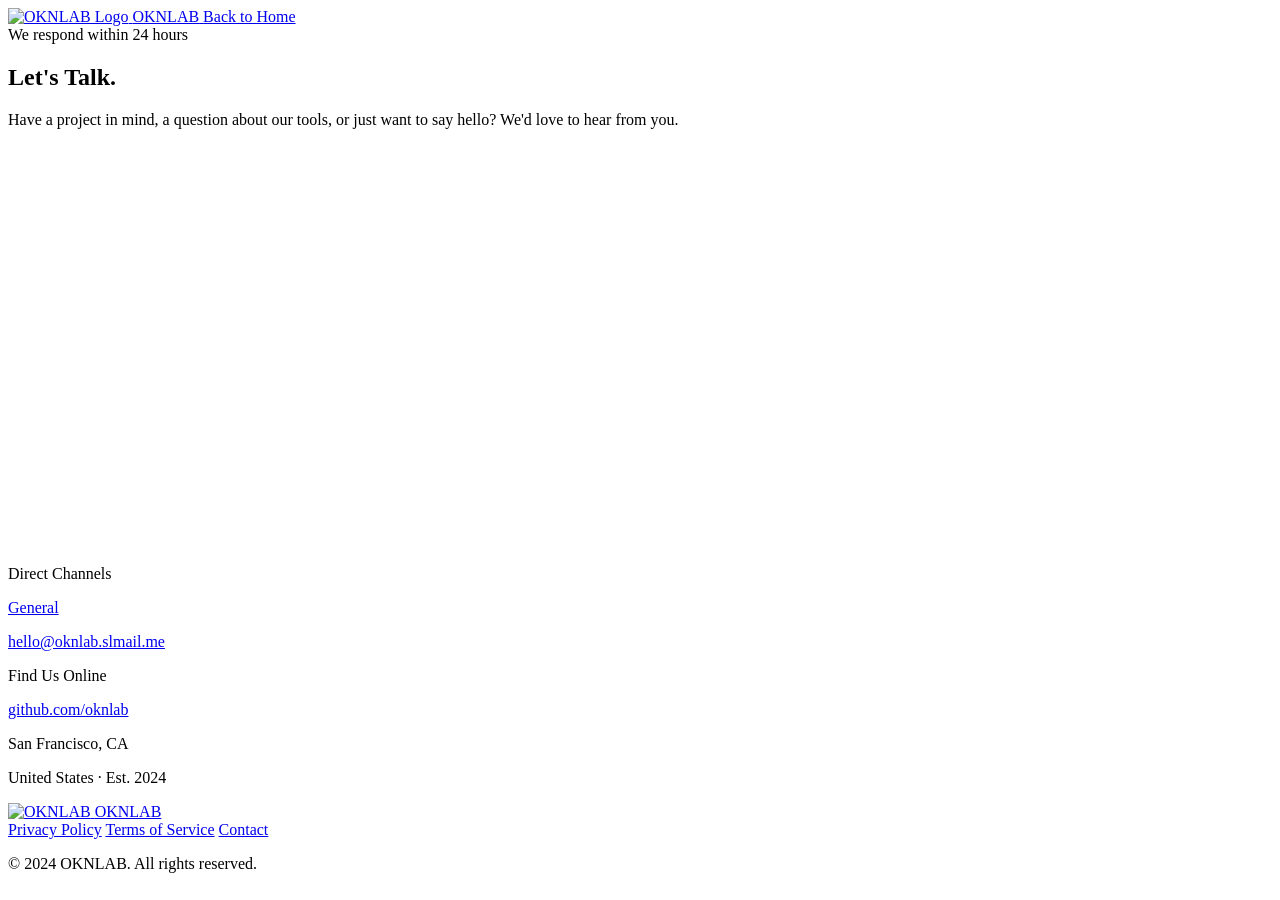
==== contact.html @ 10dae572 "Update contact.html" ====
<!DOCTYPE html>
<html lang="en" class="scroll-smooth">
<head>
    <meta charset="UTF-8">
    <meta name="viewport" content="width=device-width, initial-scale=1.0">
    <title>Contact Us — OKNLAB</title>
    <meta name="description" content="Get in touch with OKNLAB. Reach out for partnerships, support, or general inquiries.">
    <meta property="og:title" content="Contact Us — OKNLAB">
    <meta property="og:image" content="https://avatars.githubusercontent.com/u/32960623?s=500&v=2">
    <link rel="icon" type="image/svg+xml" id="favicon" href="https://avatars.githubusercontent.com/u/32960623?s=52&v=2">

    <link rel="preconnect" href="https://fonts.googleapis.com">
    <link rel="preconnect" href="https://fonts.gstatic.com" crossorigin>
    <link href="https://fonts.googleapis.com/css2?family=Inter:wght@300;400;500;600&family=Old+Standard+TT:ital,wght@0,400;0,700;1,400&display=swap" rel="stylesheet">
    <script src="https://cdn.jsdelivr.net/npm/@tailwindcss/browser@4"></script>
    <script src="https://unpkg.com/lucide@latest"></script>

    <style type="text/tailwindcss">
        @theme {
            --font-serif: "Old Standard TT", serif;
            --font-sans: "Inter", sans-serif;
            --color-okn-black: #050505;
            --color-okn-white: #EDEDED;
            --color-okn-gray: #121212;
        }

        body {
            @apply font-sans bg-okn-black text-okn-white antialiased selection:bg-white selection:text-black;
        }
        h1, h2, h3, h4 { @apply font-serif; }

        ::-webkit-scrollbar { width: 8px; }
        ::-webkit-scrollbar-track { background: #000; }
        ::-webkit-scrollbar-thumb { background: #333; border-radius: 4px; }
        ::-webkit-scrollbar-thumb:hover { background: #555; }

        @keyframes fade-up {
            from { opacity: 0; transform: translateY(18px); }
            to   { opacity: 1; transform: translateY(0); }
        }
        .animate-fade-up { animation: fade-up 0.6s ease both; }
        .delay-100 { animation-delay: 0.10s; }
        .delay-200 { animation-delay: 0.20s; }
        .delay-300 { animation-delay: 0.30s; }
    </style>
</head>
<body>

    <!-- Header -->
    <header class="fixed top-0 w-full z-50 bg-okn-black/90 backdrop-blur-xl border-b border-white/5">
        <div class="container mx-auto px-6 h-20 flex items-center justify-between">
            <a href="index.html" class="flex items-center gap-3 group">
                <img src="https://avatars.githubusercontent.com/u/32960623?s=500&v=2" alt="OKNLAB Logo"
                     class="w-10 h-10 rounded-full grayscale group-hover:grayscale-0 transition-all duration-500 border border-white/20">
                <span class="font-serif text-xl font-bold tracking-wider">OKNLAB</span>
            </a>
            <a href="index.html" class="flex items-center gap-2 text-xs text-gray-500 hover:text-white transition-colors">
                <i data-lucide="arrow-left" class="w-3.5 h-3.5"></i> Back to Home
            </a>
        </div>
    </header>

    <main class="pt-20 min-h-screen flex flex-col">

        <!-- Page Hero -->
        <section class="relative py-20 md:py-28 border-b border-white/5 overflow-hidden">
            <div class="absolute inset-0 pointer-events-none"
                 style="background-image: linear-gradient(rgba(255,255,255,0.025) 1px, transparent 1px),
                        linear-gradient(90deg, rgba(255,255,255,0.025) 1px, transparent 1px);
                        background-size: 50px 50px;"></div>
            <!-- Glow -->
            <div class="absolute top-1/2 left-1/2 -translate-x-1/2 -translate-y-1/2 w-[600px] h-[300px]
                        bg-white/3 rounded-full blur-[100px] pointer-events-none"></div>

            <div class="container mx-auto px-6 relative z-10 max-w-4xl">
                <div class="inline-flex items-center gap-2 mb-6 px-3 py-1 border border-white/10
                            rounded-full bg-white/5 text-xs tracking-widest uppercase text-gray-400 animate-fade-up">
                    <span class="w-1.5 h-1.5 rounded-full bg-green-500 animate-pulse"></span>
                    We respond within 24 hours
                </div>
                <h1 class="text-5xl md:text-7xl font-bold leading-tight mb-4 animate-fade-up delay-100">
                    Let's Talk.
                </h1>
                <p class="text-gray-400 text-lg font-light max-w-lg animate-fade-up delay-200">
                    Have a project in mind, a question about our tools, or just want to say hello? We'd love to hear from you.
                </p>
            </div>
        </section>

        <!-- Main Content: Split Layout -->
        <div class="flex-grow container mx-auto px-6 max-w-6xl py-16 md:py-24">
            <div class="grid grid-cols-1 lg:grid-cols-5 gap-16 lg:gap-24">

                <!-- LEFT: Tally Form -->
                <div class="lg:col-span-3 animate-fade-up delay-200">
                    <iframe
                        data-tally-src="https://tally.so/embed/VL8q4l?alignLeft=1&hideTitle=1&transparentBackground=1&dynamicHeight=1"
                        loading="lazy"
                        width="100%"
                        height="400"
                        frameborder="0"
                        marginheight="0"
                        marginwidth="0"
                        title="Contact OKNLAB"
                        style="border:none; min-height:400px;">
                    </iframe>
                </div>

                <!-- RIGHT: Info Panel -->
                <div class="lg:col-span-2 space-y-12 animate-fade-up delay-300">

                    <!-- Direct Channels -->
                    <div>
                        <p class="text-xs tracking-widest uppercase text-gray-600 mb-6">Direct Channels</p>
                        <div class="space-y-5">
                            <a href="/cdn-cgi/l/email-protection#c6aea3aaaaa986a9ada8aaa7a4e8a5a9ab" class="flex items-start gap-4 group">
                                <div class="w-9 h-9 rounded-lg border border-white/10 flex items-center justify-center
                                            shrink-0 group-hover:bg-white group-hover:border-white transition-all duration-300">
                                    <i data-lucide="mail" class="w-4 h-4 group-hover:text-black transition-colors"></i>
                                </div>
                                <div>
                                    <p class="text-xs text-gray-600 mb-0.5">General</p>
                                    <p class="text-sm text-gray-300 group-hover:text-white transition-colors">hello@oknlab.slmail.me</p>
                                </div>
                            </a>
                        </div>
                    </div>

                    <!-- Divider -->
                    <div class="border-t border-white/5"></div>

                    <!-- Social Links -->
                    <div>
                        <p class="text-xs tracking-widest uppercase text-gray-600 mb-6">Find Us Online</p>
                        <div class="space-y-4">
                            <a href="https://github.com/oknlab" target="_blank"
                               class="flex items-center gap-3 text-sm text-gray-500 hover:text-white transition-colors group">
                                <i data-lucide="github" class="w-4 h-4"></i>
                                <span>github.com/oknlab</span>
                                <i data-lucide="arrow-up-right" class="w-3 h-3 opacity-0 group-hover:opacity-100 transition-opacity"></i>
                            </a>
                        </div>
                    </div>

                    <!-- Divider -->
                    <div class="border-t border-white/5"></div>

                    <!-- Location -->
                    <div class="flex items-start gap-4">
                        <i data-lucide="map-pin" class="w-4 h-4 text-gray-600 mt-0.5 shrink-0"></i>
                        <div>
                            <p class="text-sm text-gray-400">San Francisco, CA</p>
                            <p class="text-xs text-gray-600 mt-0.5">United States · Est. 2024</p>
                        </div>
                    </div>
                </div>

            </div>
        </div>
    </main>

    <!-- Footer -->
    <footer class="bg-black border-t border-white/10 py-10">
        <div class="container mx-auto px-6 flex flex-col md:flex-row justify-between items-center gap-4">
            <a href="index.html" class="flex items-center gap-2 opacity-60 hover:opacity-100 transition-opacity">
                <img src="https://avatars.githubusercontent.com/u/32960623?s=500&v=2" alt="OKNLAB"
                     class="w-7 h-7 rounded-full grayscale border border-white/20">
                <span class="font-serif text-sm font-bold tracking-wider">OKNLAB</span>
            </a>
            <div class="flex gap-6 text-xs text-gray-600">
                <a href="privacy.html" class="hover:text-white transition-colors">Privacy Policy</a>
                <a href="terms.html"   class="hover:text-white transition-colors">Terms of Service</a>
                <a href="contact.html" class="text-gray-400">Contact</a>
            </div>
            <p class="text-gray-700 text-xs">© 2024 OKNLAB. All rights reserved.</p>
        </div>
    </footer>

    <script>
    document.addEventListener('DOMContentLoaded', () => lucide.createIcons());
    </script>
    <script src="https://tally.so/widgets/embed.js"></script>
</body>
</html>
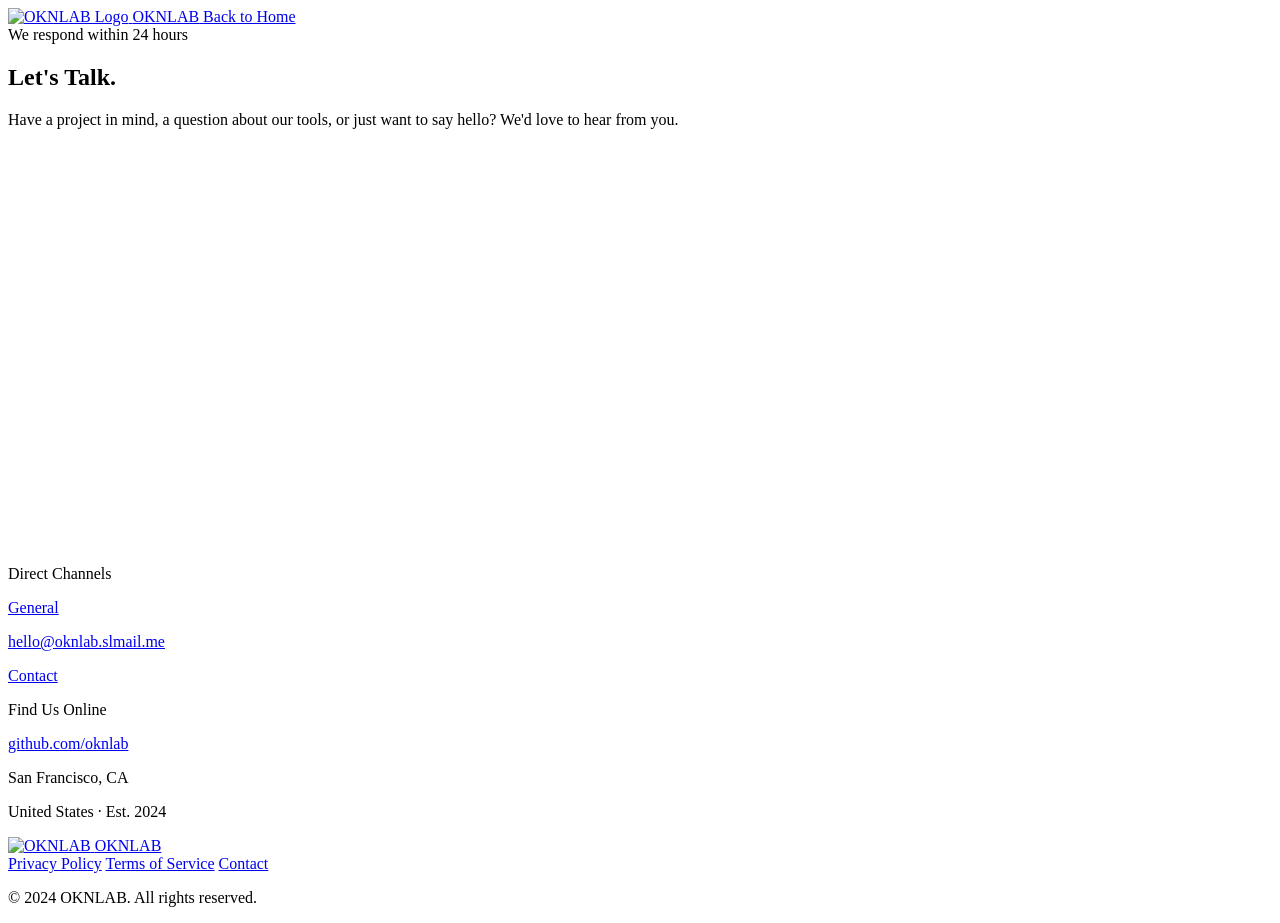
==== commit e95df153: "Update contact.html" ====
--- a/contact.html
+++ b/contact.html
@@ -121,6 +121,7 @@
                                 <div>
                                     <p class="text-xs text-gray-600 mb-0.5">General</p>
                                     <p class="text-sm text-gray-300 group-hover:text-white transition-colors">hello@oknlab.slmail.me</p>
+                                    <a href="mailto:hello@oknlab.slmail.me" class="hover:text-white transition-colors">Contact</a>
                                 </div>
                             </a>
                         </div>
@@ -168,9 +169,9 @@
                 <span class="font-serif text-sm font-bold tracking-wider">OKNLAB</span>
             </a>
             <div class="flex gap-6 text-xs text-gray-600">
-                <a href="privacy.html" class="hover:text-white transition-colors">Privacy Policy</a>
-                <a href="terms.html"   class="hover:text-white transition-colors">Terms of Service</a>
-                <a href="contact.html" class="text-gray-400">Contact</a>
+                <a href="privacy-policy" class="hover:text-white transition-colors">Privacy Policy</a>
+                <a href="terms-of-service"   class="hover:text-white transition-colors">Terms of Service</a>
+                <a href="contact" class="text-gray-400">Contact</a>
             </div>
             <p class="text-gray-700 text-xs">© 2024 OKNLAB. All rights reserved.</p>
         </div>
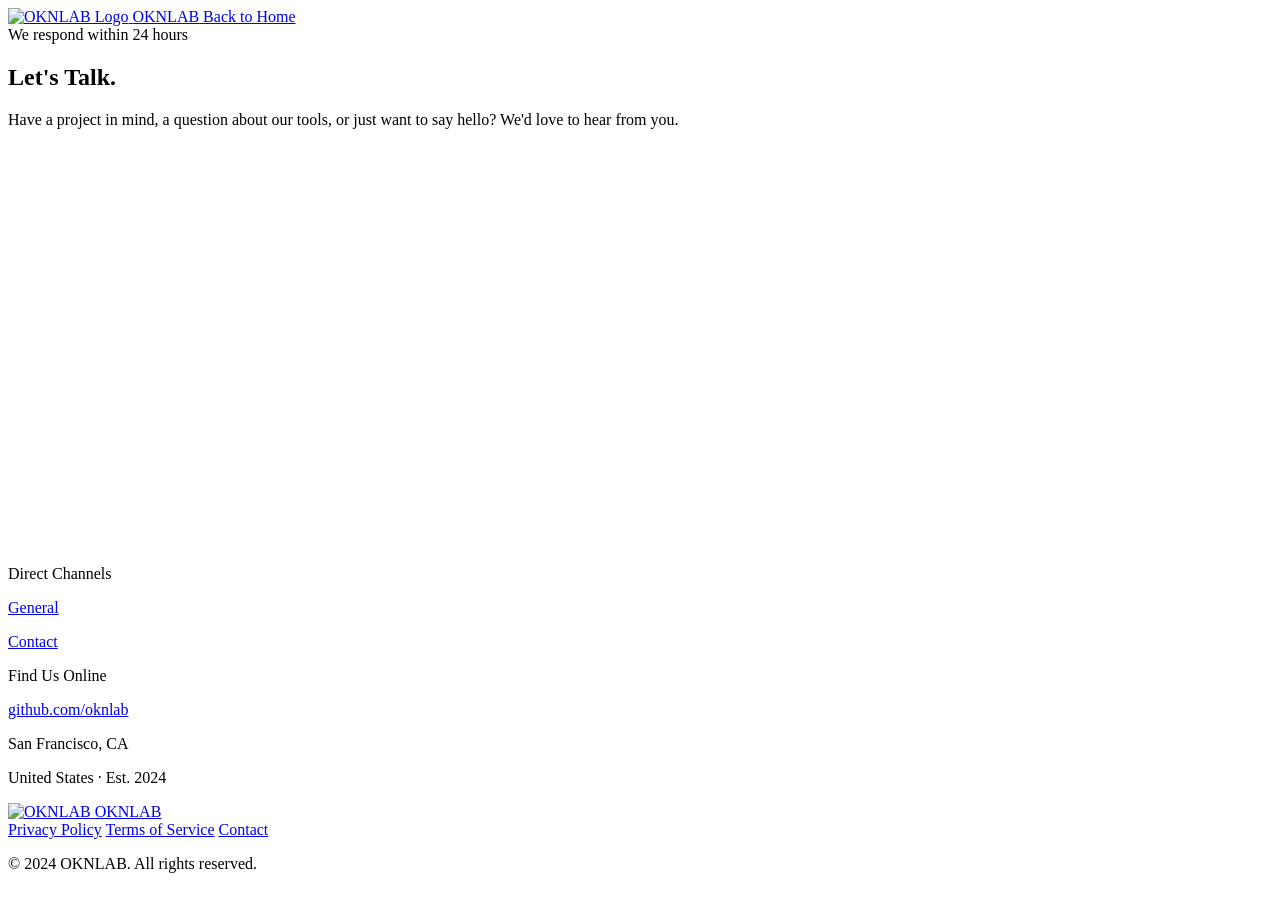
==== commit d1f68c97: "Update contact.html" ====
--- a/contact.html
+++ b/contact.html
@@ -120,7 +120,7 @@
                                 </div>
                                 <div>
                                     <p class="text-xs text-gray-600 mb-0.5">General</p>
-                                    <p class="text-sm text-gray-300 group-hover:text-white transition-colors">hello@oknlab.slmail.me</p>
+                                    
                                     <a href="mailto:hello@oknlab.slmail.me" class="hover:text-white transition-colors">Contact</a>
                                 </div>
                             </a>
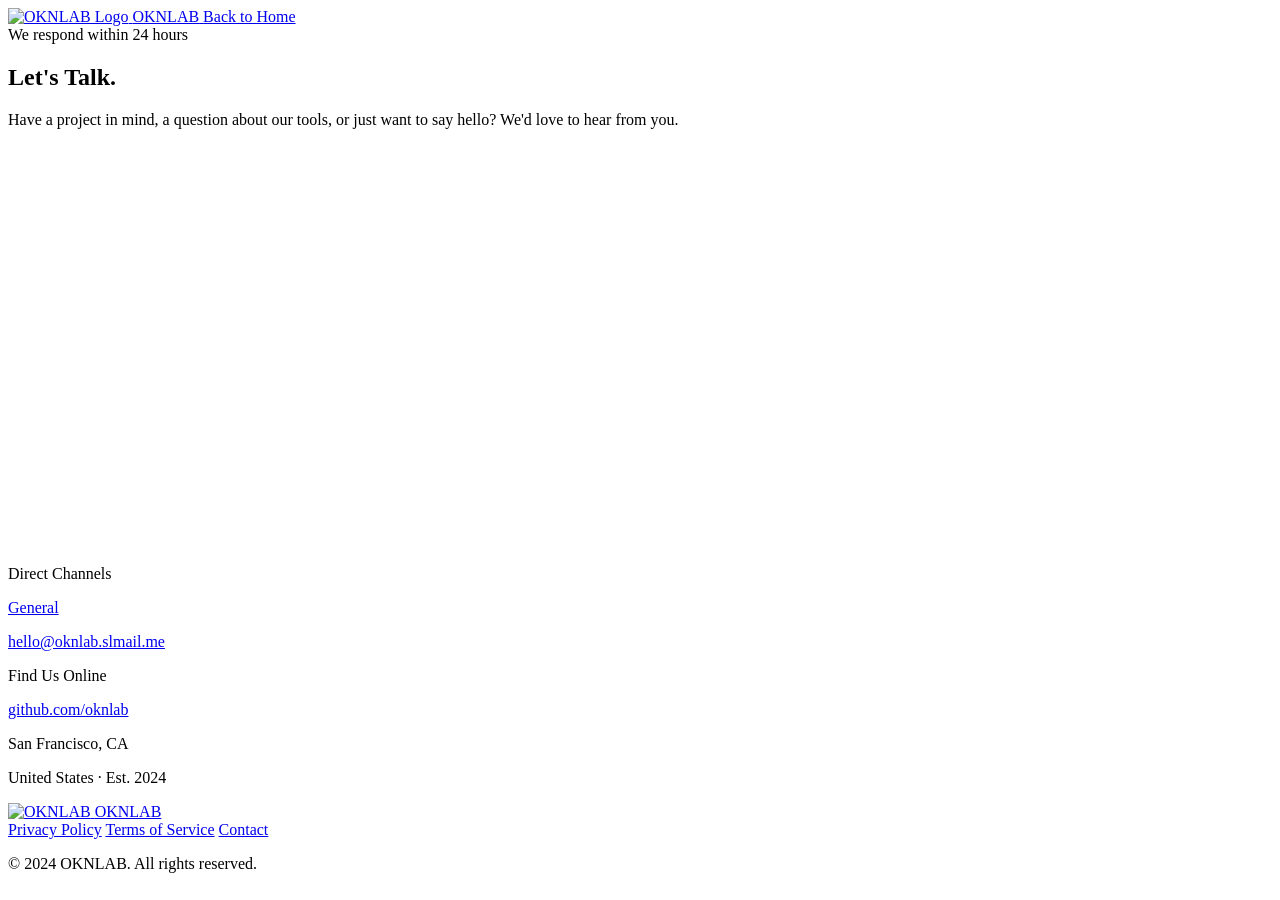
==== commit b946b652: "Update contact.html" ====
--- a/contact.html
+++ b/contact.html
@@ -121,7 +121,7 @@
                                 <div>
                                     <p class="text-xs text-gray-600 mb-0.5">General</p>
                                     
-                                    <a href="mailto:hello@oknlab.slmail.me" class="hover:text-white transition-colors">Contact</a>
+                                    <a href="mailto:hello@oknlab.slmail.me" class="hover:text-white transition-colors">hello@oknlab.slmail.me</a>
                                 </div>
                             </a>
                         </div>
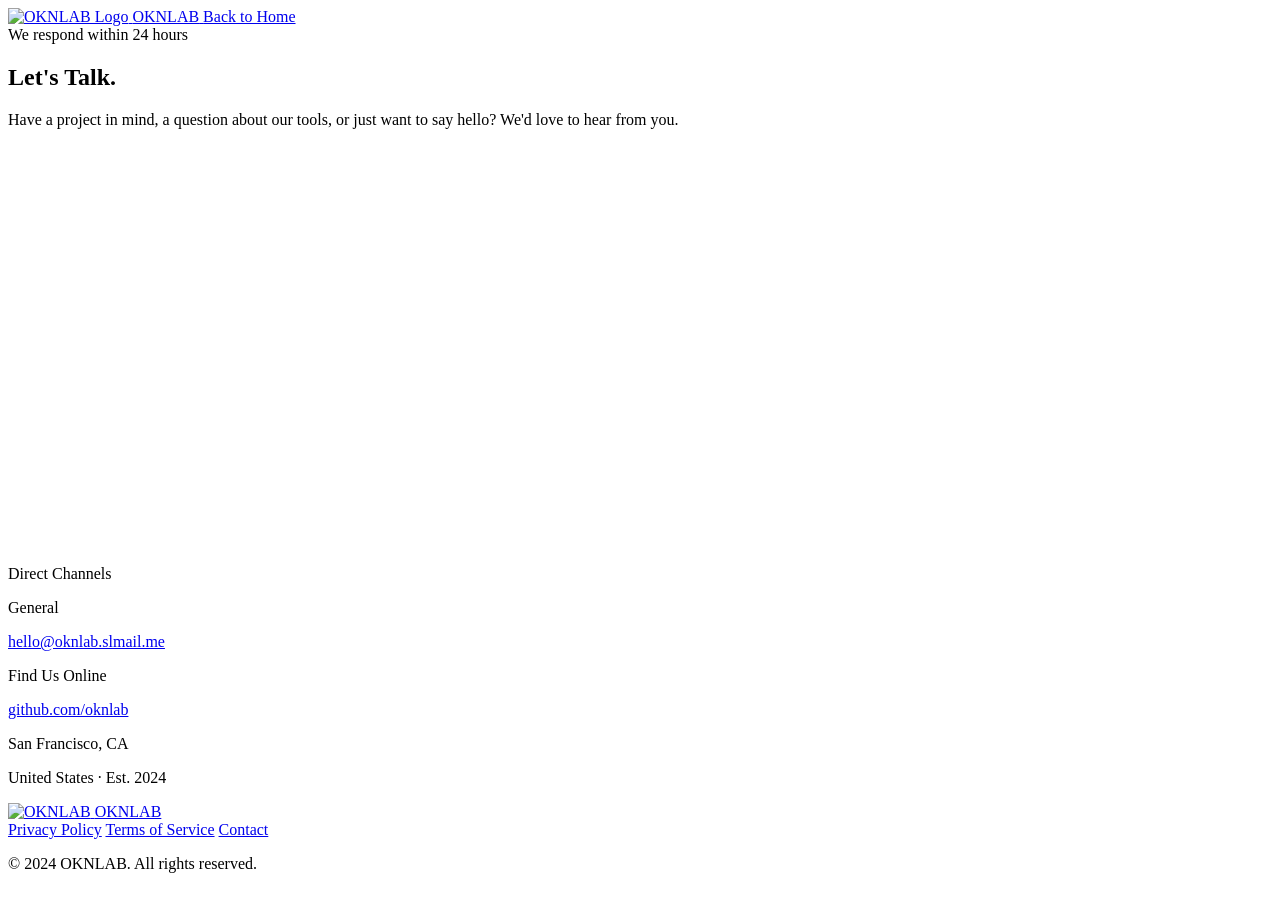
==== commit e7d2dc1e: "Update contact.html" ====
--- a/contact.html
+++ b/contact.html
@@ -113,7 +113,6 @@
                     <div>
                         <p class="text-xs tracking-widest uppercase text-gray-600 mb-6">Direct Channels</p>
                         <div class="space-y-5">
-                            <a href="/cdn-cgi/l/email-protection#c6aea3aaaaa986a9ada8aaa7a4e8a5a9ab" class="flex items-start gap-4 group">
                                 <div class="w-9 h-9 rounded-lg border border-white/10 flex items-center justify-center
                                             shrink-0 group-hover:bg-white group-hover:border-white transition-all duration-300">
                                     <i data-lucide="mail" class="w-4 h-4 group-hover:text-black transition-colors"></i>
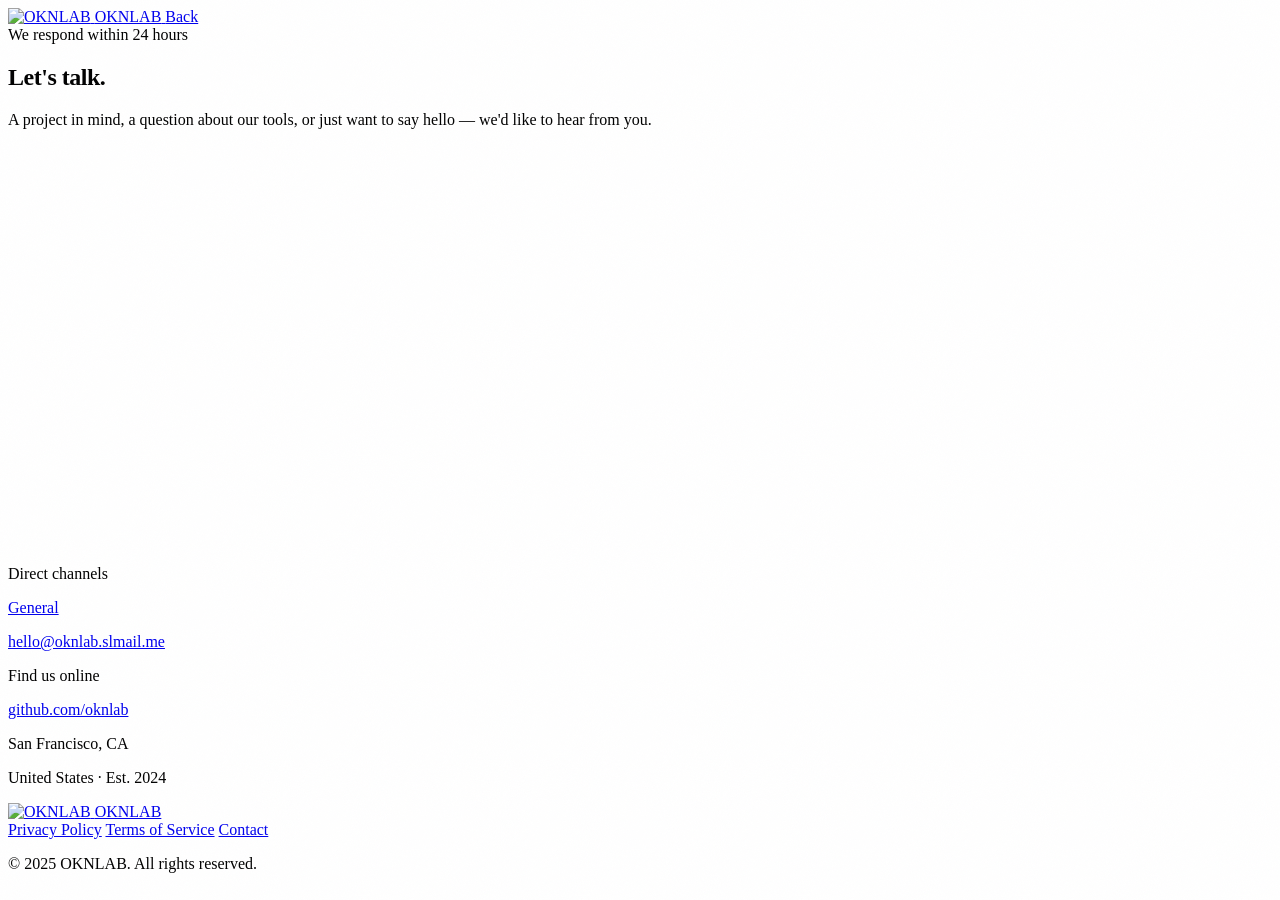
==== commit 1f2a6770: "Update contact.html" ====
--- a/contact.html
+++ b/contact.html
@@ -3,45 +3,38 @@
 <head>
     <meta charset="UTF-8">
     <meta name="viewport" content="width=device-width, initial-scale=1.0">
-    <title>Contact Us — OKNLAB</title>
+    <title>Contact — OKNLAB</title>
     <meta name="description" content="Get in touch with OKNLAB. Reach out for partnerships, support, or general inquiries.">
-    <meta property="og:title" content="Contact Us — OKNLAB">
+    <meta property="og:title" content="Contact — OKNLAB">
     <meta property="og:image" content="https://avatars.githubusercontent.com/u/32960623?s=500&v=2">
-    <link rel="icon" type="image/svg+xml" id="favicon" href="https://avatars.githubusercontent.com/u/32960623?s=52&v=2">
+    <link rel="icon" href="https://avatars.githubusercontent.com/u/32960623?s=52&v=2">
 
+    <!-- Fonts: Old Standard TT (display) + DM Sans (body) -->
     <link rel="preconnect" href="https://fonts.googleapis.com">
     <link rel="preconnect" href="https://fonts.gstatic.com" crossorigin>
-    <link href="https://fonts.googleapis.com/css2?family=Inter:wght@300;400;500;600&family=Old+Standard+TT:ital,wght@0,400;0,700;1,400&display=swap" rel="stylesheet">
+    <link href="https://fonts.googleapis.com/css2?family=DM+Sans:ital,opsz,wght@0,9..40,300;0,9..40,400;0,9..40,500;0,9..40,600;1,9..40,400&family=Old+Standard+TT:ital,wght@0,400;0,700;1,400&display=swap" rel="stylesheet">
+
     <script src="https://cdn.jsdelivr.net/npm/@tailwindcss/browser@4"></script>
     <script src="https://unpkg.com/lucide@latest"></script>
 
+    <!-- Global stylesheet -->
+    <link rel="stylesheet" href="styles.css">
+
+    <!-- Tailwind utilities -->
     <style type="text/tailwindcss">
         @theme {
             --font-serif: "Old Standard TT", serif;
-            --font-sans: "Inter", sans-serif;
+            --font-sans:  "DM Sans", sans-serif;
             --color-okn-black: #050505;
             --color-okn-white: #EDEDED;
-            --color-okn-gray: #121212;
+            --color-okn-gray:  #0f0f0f;
         }
 
         body {
-            @apply font-sans bg-okn-black text-okn-white antialiased selection:bg-white selection:text-black;
+            @apply font-sans bg-okn-black text-okn-white;
         }
+
         h1, h2, h3, h4 { @apply font-serif; }
-
-        ::-webkit-scrollbar { width: 8px; }
-        ::-webkit-scrollbar-track { background: #000; }
-        ::-webkit-scrollbar-thumb { background: #333; border-radius: 4px; }
-        ::-webkit-scrollbar-thumb:hover { background: #555; }
-
-        @keyframes fade-up {
-            from { opacity: 0; transform: translateY(18px); }
-            to   { opacity: 1; transform: translateY(0); }
-        }
-        .animate-fade-up { animation: fade-up 0.6s ease both; }
-        .delay-100 { animation-delay: 0.10s; }
-        .delay-200 { animation-delay: 0.20s; }
-        .delay-300 { animation-delay: 0.30s; }
     </style>
 </head>
 <body>
@@ -49,49 +42,58 @@
     <!-- Header -->
     <header class="fixed top-0 w-full z-50 bg-okn-black/90 backdrop-blur-xl border-b border-white/5">
         <div class="container mx-auto px-6 h-20 flex items-center justify-between">
-            <a href="index.html" class="flex items-center gap-3 group">
-                <img src="https://avatars.githubusercontent.com/u/32960623?s=500&v=2" alt="OKNLAB Logo"
-                     class="w-10 h-10 rounded-full grayscale group-hover:grayscale-0 transition-all duration-500 border border-white/20">
+            <a href="index.html" class="flex items-center gap-3 group" aria-label="OKNLAB home">
+                <img src="https://avatars.githubusercontent.com/u/32960623?s=500&v=2" alt="OKNLAB"
+                     class="w-10 h-10 rounded-full grayscale group-hover:grayscale-0 transition-all duration-500 border border-white/15">
                 <span class="font-serif text-xl font-bold tracking-wider">OKNLAB</span>
             </a>
-            <a href="index.html" class="flex items-center gap-2 text-xs text-gray-500 hover:text-white transition-colors">
-                <i data-lucide="arrow-left" class="w-3.5 h-3.5"></i> Back to Home
+            <a href="index.html"
+               class="flex items-center gap-2 text-xs text-gray-600 hover:text-white transition-colors tracking-widest uppercase">
+                <i data-lucide="arrow-left" class="w-3.5 h-3.5"></i> Back
             </a>
         </div>
     </header>
 
     <main class="pt-20 min-h-screen flex flex-col">
 
-        <!-- Page Hero -->
+        <!-- Page hero -->
         <section class="relative py-20 md:py-28 border-b border-white/5 overflow-hidden">
+            <!-- Grid -->
             <div class="absolute inset-0 pointer-events-none"
-                 style="background-image: linear-gradient(rgba(255,255,255,0.025) 1px, transparent 1px),
-                        linear-gradient(90deg, rgba(255,255,255,0.025) 1px, transparent 1px);
-                        background-size: 50px 50px;"></div>
+                 style="background-image:
+                        linear-gradient(rgba(255,255,255,0.022) 1px, transparent 1px),
+                        linear-gradient(90deg, rgba(255,255,255,0.022) 1px, transparent 1px);
+                        background-size: 52px 52px;"></div>
+            <!-- Fade out -->
+            <div class="absolute bottom-0 left-0 w-full h-24 pointer-events-none"
+                 style="background: linear-gradient(to top, #050505, transparent);"></div>
             <!-- Glow -->
-            <div class="absolute top-1/2 left-1/2 -translate-x-1/2 -translate-y-1/2 w-[600px] h-[300px]
-                        bg-white/3 rounded-full blur-[100px] pointer-events-none"></div>
+            <div class="absolute top-1/2 left-1/2 -translate-x-1/2 -translate-y-1/2
+                        w-[500px] h-[260px] bg-white/[0.025] rounded-full blur-[120px] pointer-events-none"></div>
 
             <div class="container mx-auto px-6 relative z-10 max-w-4xl">
-                <div class="inline-flex items-center gap-2 mb-6 px-3 py-1 border border-white/10
-                            rounded-full bg-white/5 text-xs tracking-widest uppercase text-gray-400 animate-fade-up">
-                    <span class="w-1.5 h-1.5 rounded-full bg-green-500 animate-pulse"></span>
+                <div class="inline-flex items-center gap-2.5 mb-7 px-4 py-1.5
+                            border border-white/10 rounded-full bg-white/[0.04]
+                            text-xs tracking-[0.18em] uppercase text-gray-400
+                            animate-fade-up">
+                    <span class="w-1.5 h-1.5 rounded-full bg-emerald-400"
+                          style="animation: pulse-glow 2.2s ease-in-out infinite;"></span>
                     We respond within 24 hours
                 </div>
-                <h1 class="text-5xl md:text-7xl font-bold leading-tight mb-4 animate-fade-up delay-100">
-                    Let's Talk.
+                <h1 class="text-5xl md:text-7xl font-bold leading-[1.05] mb-5 animate-fade-up delay-100">
+                    Let's talk.
                 </h1>
-                <p class="text-gray-400 text-lg font-light max-w-lg animate-fade-up delay-200">
-                    Have a project in mind, a question about our tools, or just want to say hello? We'd love to hear from you.
+                <p class="text-gray-500 text-lg font-light max-w-lg leading-relaxed animate-fade-up delay-200">
+                    A project in mind, a question about our tools, or just want to say hello — we'd like to hear from you.
                 </p>
             </div>
         </section>
 
-        <!-- Main Content: Split Layout -->
+        <!-- Main: split layout -->
         <div class="flex-grow container mx-auto px-6 max-w-6xl py-16 md:py-24">
             <div class="grid grid-cols-1 lg:grid-cols-5 gap-16 lg:gap-24">
 
-                <!-- LEFT: Tally Form -->
+                <!-- Form embed -->
                 <div class="lg:col-span-3 animate-fade-up delay-200">
                     <iframe
                         data-tally-src="https://tally.so/embed/VL8q4l?alignLeft=1&hideTitle=1&transparentBackground=1&dynamicHeight=1"
@@ -106,44 +108,52 @@
                     </iframe>
                 </div>
 
-                <!-- RIGHT: Info Panel -->
+                <!-- Info panel -->
                 <div class="lg:col-span-2 space-y-12 animate-fade-up delay-300">
 
-                    <!-- Direct Channels -->
+                    <!-- Direct channels -->
                     <div>
-                        <p class="text-xs tracking-widest uppercase text-gray-600 mb-6">Direct Channels</p>
+                        <p class="text-[10px] font-semibold tracking-[0.3em] uppercase text-gray-600 mb-6">
+                            Direct channels
+                        </p>
                         <div class="space-y-5">
+                            <a href="mailto:hello@oknlab.slmail.me"
+                               class="flex items-start gap-4 group">
                                 <div class="w-9 h-9 rounded-lg border border-white/10 flex items-center justify-center
-                                            shrink-0 group-hover:bg-white group-hover:border-white transition-all duration-300">
-                                    <i data-lucide="mail" class="w-4 h-4 group-hover:text-black transition-colors"></i>
+                                            shrink-0 group-hover:bg-white group-hover:border-white
+                                            transition-all duration-300">
+                                    <i data-lucide="mail"
+                                       class="w-4 h-4 text-gray-500 group-hover:text-black transition-colors"></i>
                                 </div>
                                 <div>
-                                    <p class="text-xs text-gray-600 mb-0.5">General</p>
-                                    
-                                    <a href="mailto:hello@oknlab.slmail.me" class="hover:text-white transition-colors">hello@oknlab.slmail.me</a>
+                                    <p class="text-[10px] text-gray-600 mb-0.5 tracking-widest uppercase">General</p>
+                                    <span class="text-sm text-gray-400 group-hover:text-white transition-colors">
+                                        hello@oknlab.slmail.me
+                                    </span>
                                 </div>
                             </a>
                         </div>
                     </div>
 
-                    <!-- Divider -->
-                    <div class="border-t border-white/5"></div>
+                    <div class="border-t border-white/[0.06]"></div>
 
-                    <!-- Social Links -->
+                    <!-- Social -->
                     <div>
-                        <p class="text-xs tracking-widest uppercase text-gray-600 mb-6">Find Us Online</p>
+                        <p class="text-[10px] font-semibold tracking-[0.3em] uppercase text-gray-600 mb-6">
+                            Find us online
+                        </p>
                         <div class="space-y-4">
-                            <a href="https://github.com/oknlab" target="_blank"
+                            <a href="https://github.com/oknlab" target="_blank" rel="noopener"
                                class="flex items-center gap-3 text-sm text-gray-500 hover:text-white transition-colors group">
-                                <i data-lucide="github" class="w-4 h-4"></i>
+                                <i data-lucide="github" class="w-4 h-4 shrink-0"></i>
                                 <span>github.com/oknlab</span>
-                                <i data-lucide="arrow-up-right" class="w-3 h-3 opacity-0 group-hover:opacity-100 transition-opacity"></i>
+                                <i data-lucide="arrow-up-right"
+                                   class="w-3 h-3 ml-auto opacity-0 group-hover:opacity-100 transition-opacity shrink-0"></i>
                             </a>
                         </div>
                     </div>
 
-                    <!-- Divider -->
-                    <div class="border-t border-white/5"></div>
+                    <div class="border-t border-white/[0.06]"></div>
 
                     <!-- Location -->
                     <div class="flex items-start gap-4">
@@ -153,31 +163,31 @@
                             <p class="text-xs text-gray-600 mt-0.5">United States · Est. 2024</p>
                         </div>
                     </div>
+
                 </div>
-
             </div>
         </div>
     </main>
 
     <!-- Footer -->
-    <footer class="bg-black border-t border-white/10 py-10">
+    <footer class="bg-black border-t border-white/[0.07] py-10">
         <div class="container mx-auto px-6 flex flex-col md:flex-row justify-between items-center gap-4">
             <a href="index.html" class="flex items-center gap-2 opacity-60 hover:opacity-100 transition-opacity">
                 <img src="https://avatars.githubusercontent.com/u/32960623?s=500&v=2" alt="OKNLAB"
-                     class="w-7 h-7 rounded-full grayscale border border-white/20">
+                     class="w-7 h-7 rounded-full grayscale border border-white/15">
                 <span class="font-serif text-sm font-bold tracking-wider">OKNLAB</span>
             </a>
-            <div class="flex gap-6 text-xs text-gray-600">
-                <a href="privacy-policy" class="hover:text-white transition-colors">Privacy Policy</a>
-                <a href="terms-of-service"   class="hover:text-white transition-colors">Terms of Service</a>
-                <a href="contact" class="text-gray-400">Contact</a>
+            <div class="flex gap-6 text-xs text-gray-700">
+                <a href="privacy-policy.html"  class="hover:text-white transition-colors">Privacy Policy</a>
+                <a href="terms-of-service.html" class="hover:text-white transition-colors">Terms of Service</a>
+                <a href="contact.html" class="text-gray-400">Contact</a>
             </div>
-            <p class="text-gray-700 text-xs">© 2024 OKNLAB. All rights reserved.</p>
+            <p class="text-gray-800 text-xs">© 2025 OKNLAB. All rights reserved.</p>
         </div>
     </footer>
 
     <script>
-    document.addEventListener('DOMContentLoaded', () => lucide.createIcons());
+        document.addEventListener('DOMContentLoaded', () => lucide.createIcons());
     </script>
     <script src="https://tally.so/widgets/embed.js"></script>
 </body>
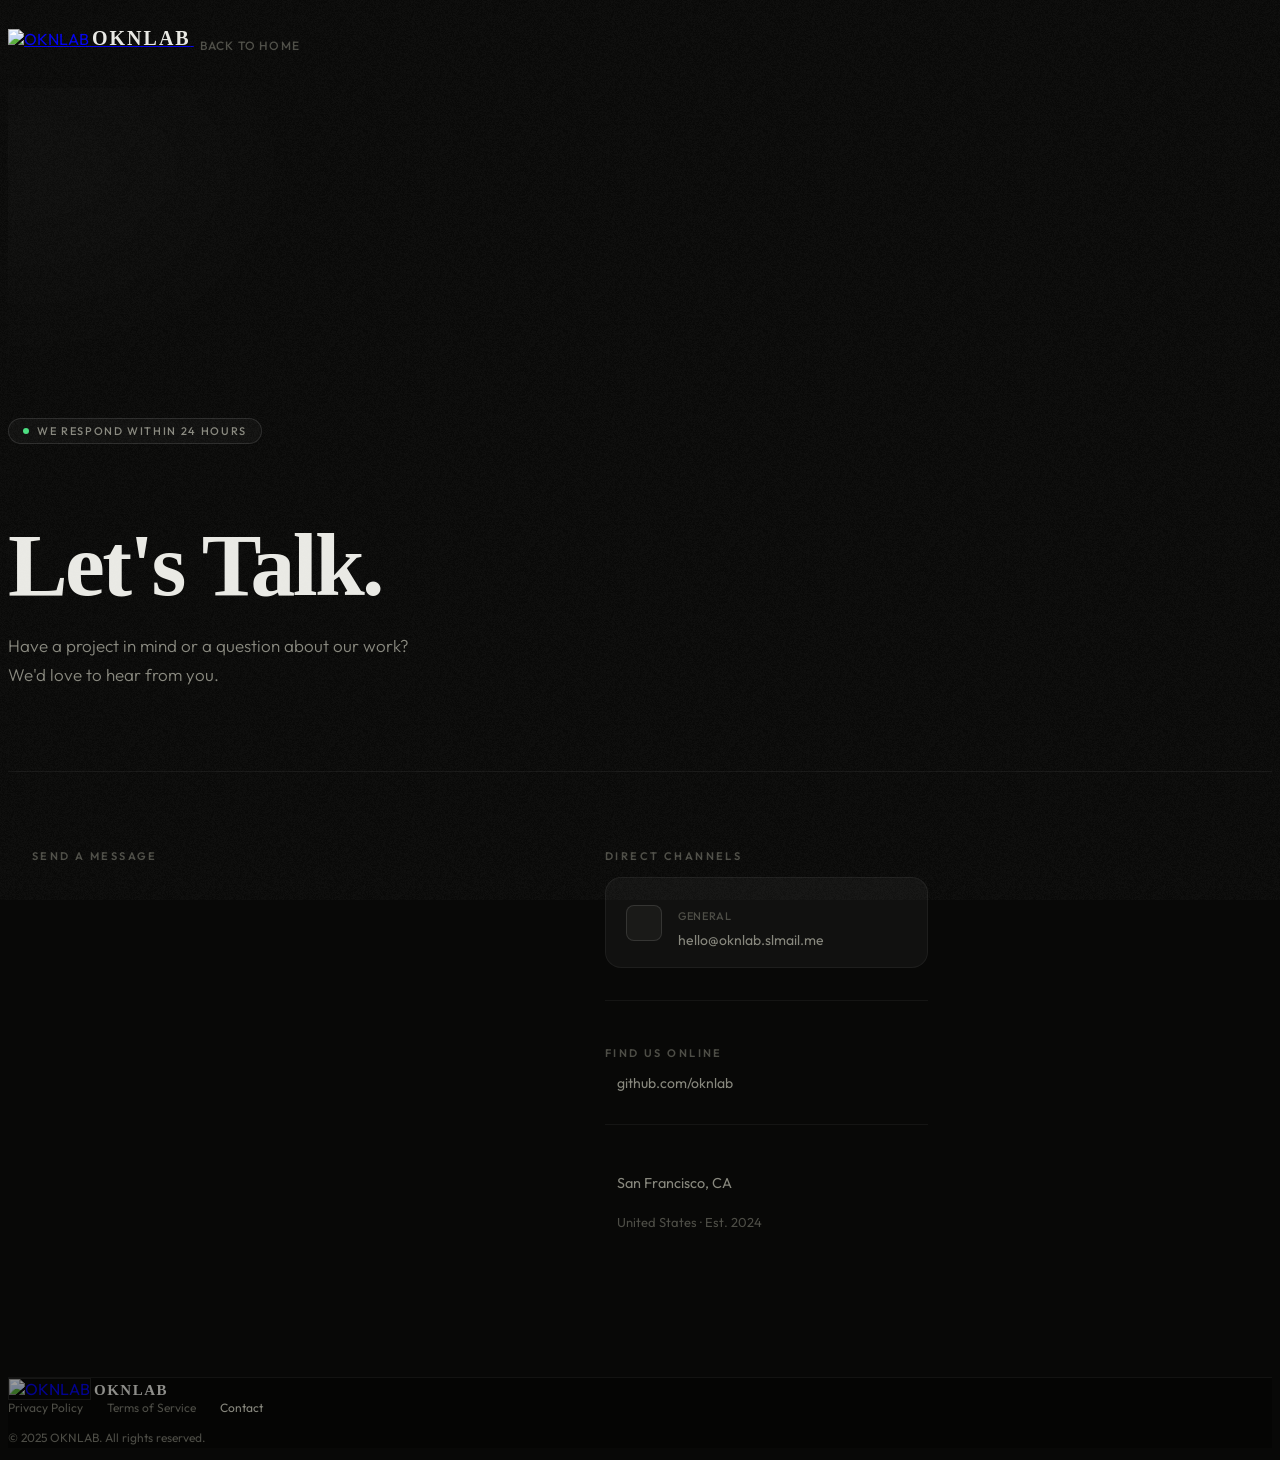
==== commit b6622895: "Refactor contact.html for improved layout and styles Updated the contact page layout and styles, inc" ====
--- a/contact.html
+++ b/contact.html
@@ -1,194 +1,178 @@
 <!DOCTYPE html>
-<html lang="en" class="scroll-smooth">
+<html lang="en">
 <head>
-    <meta charset="UTF-8">
-    <meta name="viewport" content="width=device-width, initial-scale=1.0">
-    <title>Contact — OKNLAB</title>
-    <meta name="description" content="Get in touch with OKNLAB. Reach out for partnerships, support, or general inquiries.">
-    <meta property="og:title" content="Contact — OKNLAB">
-    <meta property="og:image" content="https://avatars.githubusercontent.com/u/32960623?s=500&v=2">
-    <link rel="icon" href="https://avatars.githubusercontent.com/u/32960623?s=52&v=2">
+  <meta charset="UTF-8">
+  <meta name="viewport" content="width=device-width, initial-scale=1.0">
+  <title>Contact — OKNLAB</title>
+  <meta name="description" content="Get in touch with OKNLAB for partnerships, project enquiries, or general questions.">
+  <meta property="og:title" content="Contact — OKNLAB">
+  <meta property="og:image" content="https://avatars.githubusercontent.com/u/32960623?s=500&v=2">
+  <link rel="icon" href="https://avatars.githubusercontent.com/u/32960623?s=52&v=2">
 
-    <!-- Fonts: Old Standard TT (display) + DM Sans (body) -->
-    <link rel="preconnect" href="https://fonts.googleapis.com">
-    <link rel="preconnect" href="https://fonts.gstatic.com" crossorigin>
-    <link href="https://fonts.googleapis.com/css2?family=DM+Sans:ital,opsz,wght@0,9..40,300;0,9..40,400;0,9..40,500;0,9..40,600;1,9..40,400&family=Old+Standard+TT:ital,wght@0,400;0,700;1,400&display=swap" rel="stylesheet">
+  <link rel="preconnect" href="https://fonts.googleapis.com">
+  <link rel="preconnect" href="https://fonts.gstatic.com" crossorigin>
+  <link href="https://fonts.googleapis.com/css2?family=Outfit:wght@300;400;500;600&family=Old+Standard+TT:ital,wght@0,400;0,700;1,400&display=swap" rel="stylesheet">
 
-    <script src="https://cdn.jsdelivr.net/npm/@tailwindcss/browser@4"></script>
-    <script src="https://unpkg.com/lucide@latest"></script>
+  <script src="https://cdn.jsdelivr.net/npm/@tailwindcss/browser@4"></script>
+  <script src="https://unpkg.com/lucide@latest"></script>
+  <link rel="stylesheet" href="styles.css">
 
-    <!-- Global stylesheet -->
-    <link rel="stylesheet" href="styles.css">
-
-    <!-- Tailwind utilities -->
-    <style type="text/tailwindcss">
-        @theme {
-            --font-serif: "Old Standard TT", serif;
-            --font-sans:  "DM Sans", sans-serif;
-            --color-okn-black: #050505;
-            --color-okn-white: #EDEDED;
-            --color-okn-gray:  #0f0f0f;
-        }
-
-        body {
-            @apply font-sans bg-okn-black text-okn-white;
-        }
-
-        h1, h2, h3, h4 { @apply font-serif; }
-    </style>
+  <style type="text/tailwindcss">
+    @theme {
+      --font-serif: "Old Standard TT", Georgia, serif;
+      --font-sans:  "Outfit", system-ui, sans-serif;
+      --color-bg:   #080807;
+    }
+  </style>
 </head>
 <body>
 
-    <!-- Header -->
-    <header class="fixed top-0 w-full z-50 bg-okn-black/90 backdrop-blur-xl border-b border-white/5">
-        <div class="container mx-auto px-6 h-20 flex items-center justify-between">
-            <a href="index.html" class="flex items-center gap-3 group" aria-label="OKNLAB home">
-                <img src="https://avatars.githubusercontent.com/u/32960623?s=500&v=2" alt="OKNLAB"
-                     class="w-10 h-10 rounded-full grayscale group-hover:grayscale-0 transition-all duration-500 border border-white/15">
-                <span class="font-serif text-xl font-bold tracking-wider">OKNLAB</span>
-            </a>
-            <a href="index.html"
-               class="flex items-center gap-2 text-xs text-gray-600 hover:text-white transition-colors tracking-widest uppercase">
-                <i data-lucide="arrow-left" class="w-3.5 h-3.5"></i> Back
-            </a>
+  <!-- Header -->
+  <header class="site-header is-scrolled">
+    <div class="w-full max-w-[1400px] mx-auto px-6 flex items-center justify-between">
+      <a href="index.html" class="flex items-center gap-3 group" aria-label="OKNLAB home">
+        <img src="https://avatars.githubusercontent.com/u/32960623?s=500&v=2"
+             alt="OKNLAB"
+             class="w-9 h-9 rounded-full border grayscale group-hover:grayscale-0 transition-all duration-500"
+             style="border-color:var(--border-hi)">
+        <span class="logo-text">OKNLAB</span>
+      </a>
+      <a href="index.html" class="back-link">
+        <i data-lucide="arrow-left" class="w-3.5 h-3.5"></i>
+        Back to Home
+      </a>
+    </div>
+  </header>
+
+  <main style="padding-top:80px; min-height:100vh; display:flex; flex-direction:column">
+
+    <!-- Hero -->
+    <section style="position:relative; padding:5rem 0 4rem; border-bottom:1px solid var(--border); overflow:hidden">
+      <div class="absolute inset-0 grid-bg opacity-50 pointer-events-none"></div>
+      <div class="absolute pointer-events-none"
+           style="top:50%; left:50%; transform:translate(-50%,-50%); width:500px; height:250px; background:rgba(233,233,228,0.022); border-radius:50%; filter:blur(90px)"></div>
+
+      <div class="max-w-[1400px] mx-auto px-6 relative z-10" style="max-width:56rem">
+        <div class="status-pill mb-8 anim-fade-in">
+          <span class="status-dot"></span>
+          We respond within 24 hours
         </div>
-    </header>
+        <h1 class="anim-fade-up d-50"
+            style="font-size:clamp(3rem,7vw,6rem); font-weight:700; letter-spacing:-0.03em; margin-bottom:1.25rem">
+          Let's Talk.
+        </h1>
+        <p class="anim-fade-up d-150"
+           style="color:var(--muted-hi); font-size:1.0625rem; font-weight:300; max-width:38ch; line-height:1.7">
+          Have a project in mind or a question about our work? We'd love to hear from you.
+        </p>
+      </div>
+    </section>
 
-    <main class="pt-20 min-h-screen flex flex-col">
+    <!-- Content -->
+    <div style="flex:1; max-width:1400px; margin:0 auto; padding:4rem 1.5rem 5rem; width:100%">
+      <div style="display:grid; grid-template-columns:1fr; gap:3.5rem; max-width:56rem">
+        <div style="display:grid; grid-template-columns:1fr; gap:3.5rem" class="md:grid-cols-[1.6fr_1fr]">
 
-        <!-- Page hero -->
-        <section class="relative py-20 md:py-28 border-b border-white/5 overflow-hidden">
-            <!-- Grid -->
-            <div class="absolute inset-0 pointer-events-none"
-                 style="background-image:
-                        linear-gradient(rgba(255,255,255,0.022) 1px, transparent 1px),
-                        linear-gradient(90deg, rgba(255,255,255,0.022) 1px, transparent 1px);
-                        background-size: 52px 52px;"></div>
-            <!-- Fade out -->
-            <div class="absolute bottom-0 left-0 w-full h-24 pointer-events-none"
-                 style="background: linear-gradient(to top, #050505, transparent);"></div>
-            <!-- Glow -->
-            <div class="absolute top-1/2 left-1/2 -translate-x-1/2 -translate-y-1/2
-                        w-[500px] h-[260px] bg-white/[0.025] rounded-full blur-[120px] pointer-events-none"></div>
+          <!-- Form -->
+          <div class="anim-fade-up d-100">
+            <p class="section-label mb-5">Send a message</p>
+            <iframe
+              data-tally-src="https://tally.so/embed/VL8q4l?alignLeft=1&hideTitle=1&transparentBackground=1&dynamicHeight=1"
+              loading="lazy"
+              width="100%"
+              height="420"
+              frameborder="0"
+              marginheight="0"
+              marginwidth="0"
+              title="Contact OKNLAB"
+              style="border:none; min-height:420px; display:block">
+            </iframe>
+          </div>
 
-            <div class="container mx-auto px-6 relative z-10 max-w-4xl">
-                <div class="inline-flex items-center gap-2.5 mb-7 px-4 py-1.5
-                            border border-white/10 rounded-full bg-white/[0.04]
-                            text-xs tracking-[0.18em] uppercase text-gray-400
-                            animate-fade-up">
-                    <span class="w-1.5 h-1.5 rounded-full bg-emerald-400"
-                          style="animation: pulse-glow 2.2s ease-in-out infinite;"></span>
-                    We respond within 24 hours
-                </div>
-                <h1 class="text-5xl md:text-7xl font-bold leading-[1.05] mb-5 animate-fade-up delay-100">
-                    Let's talk.
-                </h1>
-                <p class="text-gray-500 text-lg font-light max-w-lg leading-relaxed animate-fade-up delay-200">
-                    A project in mind, a question about our tools, or just want to say hello — we'd like to hear from you.
-                </p>
+          <!-- Info panel -->
+          <div class="anim-fade-up d-200" style="display:flex; flex-direction:column; gap:2rem">
+
+            <!-- Direct contact -->
+            <div>
+              <p class="section-label mb-5">Direct channels</p>
+              <div style="display:flex; flex-direction:column; gap:0.625rem">
+                <a href="mailto:hello@oknlab.slmail.me" class="info-card" aria-label="Email us">
+                  <div class="icon-box">
+                    <i data-lucide="mail" class="w-4 h-4"></i>
+                  </div>
+                  <div style="flex:1; min-width:0">
+                    <p style="font-size:0.6875rem; color:var(--muted); margin-bottom:0.25rem; letter-spacing:0.06em; text-transform:uppercase; font-weight:500">General</p>
+                    <span style="font-size:0.875rem; color:var(--muted-hi); transition:color 0.2s ease; display:block; overflow:hidden; text-overflow:ellipsis; white-space:nowrap">
+                      hello@oknlab.slmail.me
+                    </span>
+                  </div>
+                  <i data-lucide="arrow-up-right" class="w-3.5 h-3.5 flex-shrink-0" style="color:var(--muted); opacity:0; transition:opacity 0.2s ease"></i>
+                </a>
+              </div>
             </div>
-        </section>
 
-        <!-- Main: split layout -->
-        <div class="flex-grow container mx-auto px-6 max-w-6xl py-16 md:py-24">
-            <div class="grid grid-cols-1 lg:grid-cols-5 gap-16 lg:gap-24">
+            <hr class="divider">
 
-                <!-- Form embed -->
-                <div class="lg:col-span-3 animate-fade-up delay-200">
-                    <iframe
-                        data-tally-src="https://tally.so/embed/VL8q4l?alignLeft=1&hideTitle=1&transparentBackground=1&dynamicHeight=1"
-                        loading="lazy"
-                        width="100%"
-                        height="400"
-                        frameborder="0"
-                        marginheight="0"
-                        marginwidth="0"
-                        title="Contact OKNLAB"
-                        style="border:none; min-height:400px;">
-                    </iframe>
-                </div>
+            <!-- Social -->
+            <div>
+              <p class="section-label mb-5">Find us online</p>
+              <div style="display:flex; flex-direction:column; gap:0.875rem">
+                <a href="https://github.com/oknlab" target="_blank" rel="noopener"
+                   class="hover-line"
+                   style="display:flex; align-items:center; gap:0.75rem; font-size:0.875rem; color:var(--muted-hi); text-decoration:none; width:fit-content; transition:color 0.2s ease">
+                  <i data-lucide="github" class="w-4 h-4 flex-shrink-0"></i>
+                  github.com/oknlab
+                </a>
+              </div>
+            </div>
 
-                <!-- Info panel -->
-                <div class="lg:col-span-2 space-y-12 animate-fade-up delay-300">
+            <hr class="divider">
 
-                    <!-- Direct channels -->
-                    <div>
-                        <p class="text-[10px] font-semibold tracking-[0.3em] uppercase text-gray-600 mb-6">
-                            Direct channels
-                        </p>
-                        <div class="space-y-5">
-                            <a href="mailto:hello@oknlab.slmail.me"
-                               class="flex items-start gap-4 group">
-                                <div class="w-9 h-9 rounded-lg border border-white/10 flex items-center justify-center
-                                            shrink-0 group-hover:bg-white group-hover:border-white
-                                            transition-all duration-300">
-                                    <i data-lucide="mail"
-                                       class="w-4 h-4 text-gray-500 group-hover:text-black transition-colors"></i>
-                                </div>
-                                <div>
-                                    <p class="text-[10px] text-gray-600 mb-0.5 tracking-widest uppercase">General</p>
-                                    <span class="text-sm text-gray-400 group-hover:text-white transition-colors">
-                                        hello@oknlab.slmail.me
-                                    </span>
-                                </div>
-                            </a>
-                        </div>
-                    </div>
+            <!-- Location -->
+            <div style="display:flex; align-items:flex-start; gap:0.75rem">
+              <i data-lucide="map-pin" class="w-4 h-4 flex-shrink-0 mt-0.5" style="color:var(--muted)"></i>
+              <div>
+                <p style="font-size:0.9rem; color:var(--muted-hi)">San Francisco, CA</p>
+                <p style="font-size:0.8125rem; color:var(--muted); margin-top:0.2rem">United States · Est. 2024</p>
+              </div>
+            </div>
 
-                    <div class="border-t border-white/[0.06]"></div>
+          </div>
+        </div>
+      </div>
+    </div>
+  </main>
 
-                    <!-- Social -->
-                    <div>
-                        <p class="text-[10px] font-semibold tracking-[0.3em] uppercase text-gray-600 mb-6">
-                            Find us online
-                        </p>
-                        <div class="space-y-4">
-                            <a href="https://github.com/oknlab" target="_blank" rel="noopener"
-                               class="flex items-center gap-3 text-sm text-gray-500 hover:text-white transition-colors group">
-                                <i data-lucide="github" class="w-4 h-4 shrink-0"></i>
-                                <span>github.com/oknlab</span>
-                                <i data-lucide="arrow-up-right"
-                                   class="w-3 h-3 ml-auto opacity-0 group-hover:opacity-100 transition-opacity shrink-0"></i>
-                            </a>
-                        </div>
-                    </div>
+  <!-- Footer -->
+  <footer class="site-footer">
+    <div class="max-w-[1400px] mx-auto px-6 py-8 flex flex-col md:flex-row justify-between items-center gap-4">
+      <a href="index.html" class="flex items-center gap-2" style="opacity:0.6; text-decoration:none; transition:opacity 0.2s ease"
+         onmouseover="this.style.opacity='1'" onmouseout="this.style.opacity='0.6'">
+        <img src="https://avatars.githubusercontent.com/u/32960623?s=500&v=2" alt="OKNLAB"
+             class="w-6 h-6 rounded-full grayscale" style="border:1px solid var(--border-hi)">
+        <span class="logo-text" style="font-size:0.9375rem">OKNLAB</span>
+      </a>
+      <div style="display:flex; gap:1.5rem">
+        <a href="privacy-policy.html" class="hover-line" style="font-size:0.75rem; color:var(--muted)">Privacy Policy</a>
+        <a href="terms-of-service.html" class="hover-line" style="font-size:0.75rem; color:var(--muted)">Terms of Service</a>
+        <span style="font-size:0.75rem; color:var(--muted-hi)">Contact</span>
+      </div>
+      <p style="font-size:0.75rem; color:var(--muted)">© 2025 OKNLAB. All rights reserved.</p>
+    </div>
+  </footer>
 
-                    <div class="border-t border-white/[0.06]"></div>
+<script src="app.js"></script>
+<script src="https://tally.so/widgets/embed.js"></script>
 
-                    <!-- Location -->
-                    <div class="flex items-start gap-4">
-                        <i data-lucide="map-pin" class="w-4 h-4 text-gray-600 mt-0.5 shrink-0"></i>
-                        <div>
-                            <p class="text-sm text-gray-400">San Francisco, CA</p>
-                            <p class="text-xs text-gray-600 mt-0.5">United States · Est. 2024</p>
-                        </div>
-                    </div>
+<style>
+/* Reveal arrow on info-card hover */
+.info-card:hover i[data-lucide="arrow-up-right"] { opacity: 1 !important; }
+.info-card:hover span { color: var(--text) !important; }
 
-                </div>
-            </div>
-        </div>
-    </main>
-
-    <!-- Footer -->
-    <footer class="bg-black border-t border-white/[0.07] py-10">
-        <div class="container mx-auto px-6 flex flex-col md:flex-row justify-between items-center gap-4">
-            <a href="index.html" class="flex items-center gap-2 opacity-60 hover:opacity-100 transition-opacity">
-                <img src="https://avatars.githubusercontent.com/u/32960623?s=500&v=2" alt="OKNLAB"
-                     class="w-7 h-7 rounded-full grayscale border border-white/15">
-                <span class="font-serif text-sm font-bold tracking-wider">OKNLAB</span>
-            </a>
-            <div class="flex gap-6 text-xs text-gray-700">
-                <a href="privacy-policy.html"  class="hover:text-white transition-colors">Privacy Policy</a>
-                <a href="terms-of-service.html" class="hover:text-white transition-colors">Terms of Service</a>
-                <a href="contact.html" class="text-gray-400">Contact</a>
-            </div>
-            <p class="text-gray-800 text-xs">© 2025 OKNLAB. All rights reserved.</p>
-        </div>
-    </footer>
-
-    <script>
-        document.addEventListener('DOMContentLoaded', () => lucide.createIcons());
-    </script>
-    <script src="https://tally.so/widgets/embed.js"></script>
+/* md grid breakpoint */
+@media (min-width: 768px) {
+  .md\:grid-cols-\[1\.6fr_1fr\] { grid-template-columns: 1.6fr 1fr !important; }
+}
+</style>
 </body>
 </html>
--- a/styles.css
+++ b/styles.css
@@ -0,0 +1,325 @@
+/* ═══════════════════════════════════════════════
+   OKNLAB — Shared Design System
+   ═══════════════════════════════════════════════ */
+
+/* ── Design Tokens ── */
+:root {
+  --bg:         #080807;
+  --bg-2:       #0d0d0b;
+  --surface:    #111110;
+  --surface-2:  #181816;
+  --border:     rgba(233, 233, 228, 0.06);
+  --border-hi:  rgba(233, 233, 228, 0.13);
+  --border-hov: rgba(233, 233, 228, 0.26);
+  --text:       #E9E9E4;
+  --muted:      #4d4d46;
+  --muted-hi:   #88887e;
+  --green:      #4ade80;
+  --font-serif: "Old Standard TT", Georgia, serif;
+  --font-sans:  "Outfit", system-ui, sans-serif;
+  --font-mono:  "JetBrains Mono", "Fira Code", monospace;
+  --ease-spring: cubic-bezier(0.16, 1, 0.3, 1);
+  --ease-out:    cubic-bezier(0.22, 1, 0.36, 1);
+  --radius:      1rem;
+  --radius-lg:   1.5rem;
+  --radius-xl:   2.5rem;
+}
+
+*, *::before, *::after { box-sizing: border-box; }
+html { overflow-x: hidden; scroll-behavior: smooth; }
+
+body {
+  font-family: var(--font-sans);
+  background-color: var(--bg);
+  color: var(--text);
+  -webkit-font-smoothing: antialiased;
+  -moz-osx-font-smoothing: grayscale;
+  overscroll-behavior-x: none;
+}
+
+::selection { background: var(--text); color: var(--bg); }
+
+::-webkit-scrollbar { width: 5px; }
+::-webkit-scrollbar-track { background: var(--bg); }
+::-webkit-scrollbar-thumb { background: #262622; border-radius: 10px; }
+::-webkit-scrollbar-thumb:hover { background: #333330; }
+
+/* ── Grain overlay (injected by app.js) ── */
+#okn-grain {
+  position: fixed; inset: 0; z-index: 9999;
+  pointer-events: none; opacity: 0.034; mix-blend-mode: screen;
+}
+
+/* ── Typography ── */
+h1, h2, h3, h4, h5, h6 {
+  font-family: var(--font-serif);
+  line-height: 1.05;
+  letter-spacing: -0.02em;
+  color: var(--text);
+}
+p { line-height: 1.75; }
+
+/* ── Grid background ── */
+.grid-bg {
+  background-image:
+    linear-gradient(var(--border) 1px, transparent 1px),
+    linear-gradient(90deg, var(--border) 1px, transparent 1px);
+  background-size: 64px 64px;
+}
+
+/* ── Keyframes ── */
+@keyframes fade-up {
+  from { opacity: 0; transform: translateY(22px); }
+  to   { opacity: 1; transform: translateY(0); }
+}
+@keyframes fade-in {
+  from { opacity: 0; }
+  to   { opacity: 1; }
+}
+@keyframes pulse-dot {
+  0%, 100% { opacity: 1; transform: scale(1); }
+  50%       { opacity: 0.45; transform: scale(0.78); }
+}
+
+.anim-fade-up  { animation: fade-up 0.75s cubic-bezier(0.16,1,0.3,1) both; }
+.anim-fade-in  { animation: fade-in 0.55s ease both; }
+
+.d-50  { animation-delay: 0.05s; }
+.d-100 { animation-delay: 0.10s; }
+.d-150 { animation-delay: 0.15s; }
+.d-200 { animation-delay: 0.20s; }
+.d-300 { animation-delay: 0.30s; }
+.d-400 { animation-delay: 0.40s; }
+
+/* ── Scroll reveal ── */
+.reveal {
+  opacity: 0;
+  transform: translateY(28px);
+  transition: opacity 0.85s cubic-bezier(0.16,1,0.3,1),
+              transform 0.85s cubic-bezier(0.16,1,0.3,1);
+}
+.reveal.is-visible { opacity: 1; transform: translateY(0); }
+
+/* ── Status pill ── */
+.status-pill {
+  display: inline-flex; align-items: center; gap: 0.5rem;
+  padding: 0.3125rem 0.875rem;
+  border: 1px solid var(--border-hi);
+  background: rgba(233,233,228,0.03);
+  border-radius: 100px;
+  font-family: var(--font-sans);
+  font-size: 0.6875rem; font-weight: 500;
+  letter-spacing: 0.15em; text-transform: uppercase;
+  color: var(--muted-hi);
+}
+.status-dot {
+  width: 6px; height: 6px; border-radius: 50%;
+  background: var(--green);
+  animation: pulse-dot 2.2s ease-in-out infinite;
+  flex-shrink: 0;
+}
+
+/* ── Section label ── */
+.section-label {
+  font-family: var(--font-sans);
+  font-size: 0.6875rem; font-weight: 600;
+  letter-spacing: 0.22em; text-transform: uppercase;
+  color: var(--muted);
+}
+
+/* ── Buttons ── */
+.btn {
+  display: inline-flex; align-items: center; gap: 0.5rem;
+  font-family: var(--font-sans);
+  font-size: 0.8125rem; font-weight: 500;
+  letter-spacing: 0.06em; text-transform: uppercase;
+  cursor: pointer; text-decoration: none;
+  border: 1px solid transparent;
+  transition: background-color 0.22s ease, border-color 0.22s ease,
+              color 0.22s ease, transform 0.15s ease;
+  white-space: nowrap;
+}
+.btn:active { transform: scale(0.975) translateY(1px); }
+
+.btn-primary {
+  padding: 0.8125rem 1.875rem;
+  background: var(--text); color: var(--bg); border-color: var(--text);
+}
+.btn-primary:hover { background: #fff; border-color: #fff; }
+
+.btn-outline {
+  padding: 0.8125rem 1.875rem;
+  background: transparent; color: var(--text); border-color: var(--border-hi);
+}
+.btn-outline:hover {
+  background: rgba(233,233,228,0.055);
+  border-color: var(--border-hov);
+}
+
+.btn-ghost {
+  padding: 0.5rem 0;
+  background: transparent; color: var(--muted-hi); border: none;
+}
+.btn-ghost:hover { color: var(--text); }
+.btn-rounded { border-radius: 100px; }
+
+/* ── Header ── */
+.site-header {
+  position: fixed; top: 0; width: 100%; z-index: 100;
+  height: 80px; display: flex; align-items: center;
+  transition: background-color 0.4s ease, border-color 0.4s ease;
+}
+.site-header.is-scrolled {
+  background-color: rgba(8,8,7,0.9);
+  backdrop-filter: blur(24px);
+  -webkit-backdrop-filter: blur(24px);
+  border-bottom: 1px solid var(--border);
+}
+
+.nav-link {
+  font-family: var(--font-sans);
+  font-size: 0.8125rem; font-weight: 400;
+  letter-spacing: 0.04em; color: var(--muted-hi);
+  text-decoration: none;
+  transition: color 0.2s ease;
+}
+.nav-link:hover, .nav-link.is-active { color: var(--text); }
+
+.logo-text {
+  font-family: var(--font-serif);
+  font-size: 1.25rem; font-weight: 700;
+  letter-spacing: 0.1em; color: var(--text);
+}
+
+/* ── Project cards ── */
+.project-panel {
+  opacity: 0; transform: translateY(24px);
+  transition: opacity 0.85s cubic-bezier(0.16,1,0.3,1),
+              transform 0.85s cubic-bezier(0.16,1,0.3,1);
+}
+.project-panel.is-visible { opacity: 1; transform: translateY(0); }
+
+.card-spotlight {
+  position: relative;
+  background: var(--surface);
+  border: 1px solid var(--border);
+  overflow: hidden;
+  transition: border-color 0.35s ease, background-color 0.35s ease;
+}
+.card-spotlight::before {
+  content: '';
+  position: absolute; inset: 0;
+  opacity: 0; transition: opacity 0.4s ease;
+  background: radial-gradient(
+    500px circle at var(--cx, 50%) var(--cy, 50%),
+    rgba(233,233,228,0.04), transparent 45%
+  );
+  pointer-events: none; z-index: 0;
+}
+.card-spotlight:hover::before { opacity: 1; }
+.card-spotlight:hover { border-color: var(--border-hi); }
+.card-spotlight > * { position: relative; z-index: 1; }
+
+/* ── Horizontal scroll ── */
+.scroll-track {
+  -webkit-overflow-scrolling: touch;
+  overscroll-behavior-x: contain;
+}
+
+.hide-scrollbar { scrollbar-width: none; }
+.hide-scrollbar::-webkit-scrollbar { display: none; }
+
+/* ── Scroll nav arrows ── */
+.scroll-nav-btn {
+  position: absolute; top: 50%; transform: translateY(-50%);
+  z-index: 20; width: 44px; height: 44px; border-radius: 50%;
+  background: rgba(8,8,7,0.75); backdrop-filter: blur(12px);
+  border: 1px solid var(--border-hi);
+  display: none; align-items: center; justify-content: center;
+  color: var(--muted-hi); cursor: pointer;
+  opacity: 0; transition: all 0.25s ease;
+  box-shadow: 0 8px 24px rgba(0,0,0,0.45);
+}
+.scroll-nav-btn:hover {
+  color: var(--text);
+  background: rgba(233,233,228,0.08);
+  border-color: var(--border-hov);
+}
+.scroll-nav-btn:disabled { opacity: 0 !important; pointer-events: none; }
+@media (min-width: 768px) { .scroll-nav-btn { display: flex; } }
+.scroll-group:hover .scroll-nav-btn:not(:disabled) { opacity: 1; }
+
+/* ── Hover underline ── */
+.hover-line { position: relative; text-decoration: none; }
+.hover-line::after {
+  content: ''; position: absolute;
+  bottom: -1px; left: 0; width: 0; height: 1px;
+  background: currentColor;
+  transition: width 0.3s cubic-bezier(0.22,1,0.36,1);
+}
+.hover-line:hover::after { width: 100%; }
+
+/* ── Footer ── */
+.site-footer { background: #050504; border-top: 1px solid var(--border); }
+
+/* ── Info card (contact) ── */
+.info-card {
+  display: flex; align-items: center; gap: 1rem;
+  padding: 1.125rem 1.25rem;
+  border: 1px solid var(--border);
+  border-radius: var(--radius);
+  background: var(--surface);
+  transition: border-color 0.25s ease, background-color 0.25s ease;
+  text-decoration: none; color: inherit;
+}
+.info-card:hover { border-color: var(--border-hi); background: var(--surface-2); }
+
+.icon-box {
+  width: 2.25rem; height: 2.25rem; border-radius: 0.5rem;
+  border: 1px solid var(--border-hi);
+  background: rgba(233,233,228,0.04);
+  display: flex; align-items: center; justify-content: center;
+  flex-shrink: 0;
+  transition: background-color 0.25s ease, border-color 0.25s ease, color 0.25s ease;
+  color: var(--muted-hi);
+}
+.info-card:hover .icon-box {
+  background: var(--text); border-color: var(--text); color: var(--bg);
+}
+
+/* ── Legal ── */
+.legal-section { border-top: 1px solid var(--border); padding-top: 2.5rem; padding-bottom: 0.5rem; }
+.legal-h2 { font-size: 1.1875rem; font-weight: 700; color: var(--text); margin-bottom: 1.125rem; letter-spacing: -0.01em; }
+.legal-p { color: var(--muted-hi); font-size: 0.9375rem; line-height: 1.85; margin-bottom: 1rem; font-weight: 300; }
+.legal-ul { list-style: none; padding: 0; margin: 0 0 1rem; }
+.legal-ul li { display: flex; align-items: flex-start; gap: 0.75rem; color: var(--muted-hi); font-size: 0.9375rem; line-height: 1.8; margin-bottom: 0.5rem; font-weight: 300; }
+.legal-ul li::before { content: '—'; color: var(--muted); flex-shrink: 0; margin-top: 0.1rem; }
+
+.callout {
+  padding: 1.25rem 1.5rem; border: 1px solid var(--border-hi);
+  border-radius: var(--radius); background: rgba(233,233,228,0.025);
+  font-size: 0.9rem; color: var(--muted-hi); line-height: 1.75;
+  margin-bottom: 1.5rem;
+}
+
+/* ── Back link ── */
+.back-link {
+  display: inline-flex; align-items: center; gap: 0.375rem;
+  font-size: 0.75rem; font-weight: 500;
+  letter-spacing: 0.1em; text-transform: uppercase;
+  color: var(--muted); text-decoration: none;
+  transition: color 0.2s ease;
+}
+.back-link:hover { color: var(--text); }
+
+/* ── Mobile nav ── */
+.mobile-nav {
+  position: absolute; top: 100%; left: 0; right: 0;
+  background: rgba(8,8,7,0.97);
+  backdrop-filter: blur(24px);
+  border-bottom: 1px solid var(--border);
+  padding: 1.5rem;
+  display: flex; flex-direction: column; gap: 1rem;
+}
+
+.divider { border: none; border-top: 1px solid var(--border); margin: 0; }
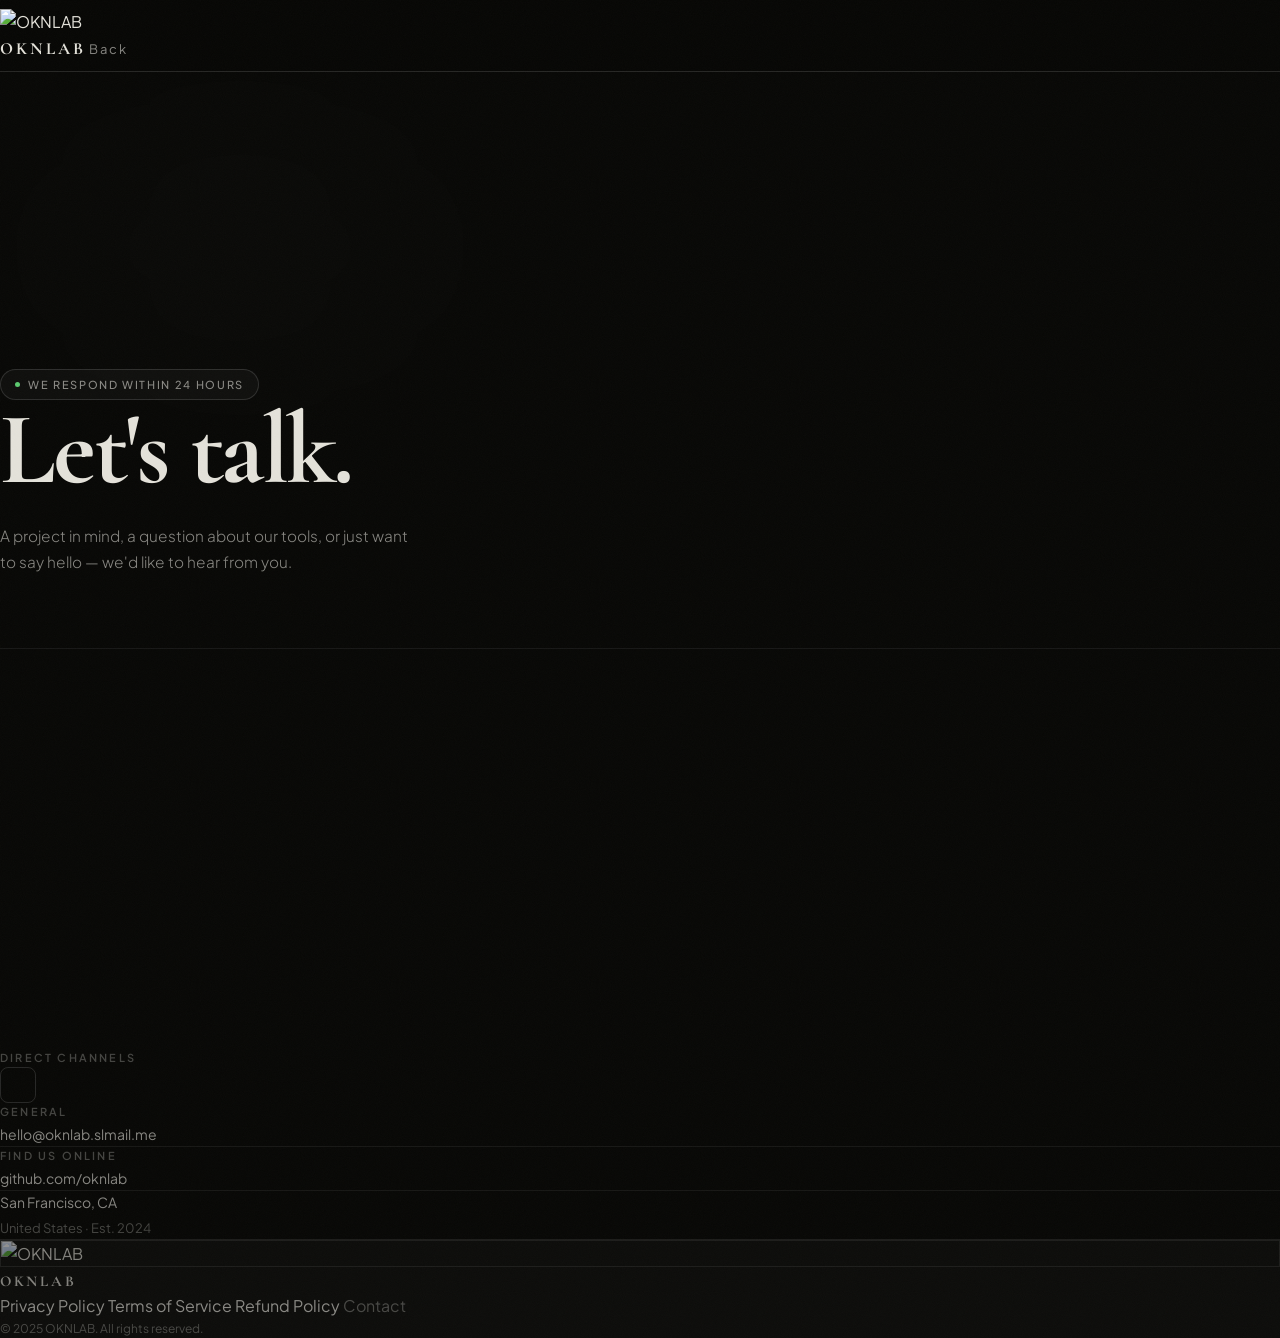
==== commit ca32f654: "Update contact.html" ====
--- a/contact.html
+++ b/contact.html
@@ -1,17 +1,17 @@
 <!DOCTYPE html>
-<html lang="en">
+<html lang="en" class="scroll-smooth">
 <head>
   <meta charset="UTF-8">
   <meta name="viewport" content="width=device-width, initial-scale=1.0">
   <title>Contact — OKNLAB</title>
-  <meta name="description" content="Get in touch with OKNLAB for partnerships, project enquiries, or general questions.">
+  <meta name="description" content="Get in touch with OKNLAB. Reach out for partnerships, project inquiries, or general questions.">
   <meta property="og:title" content="Contact — OKNLAB">
   <meta property="og:image" content="https://avatars.githubusercontent.com/u/32960623?s=500&v=2">
   <link rel="icon" href="https://avatars.githubusercontent.com/u/32960623?s=52&v=2">
 
   <link rel="preconnect" href="https://fonts.googleapis.com">
   <link rel="preconnect" href="https://fonts.gstatic.com" crossorigin>
-  <link href="https://fonts.googleapis.com/css2?family=Outfit:wght@300;400;500;600&family=Old+Standard+TT:ital,wght@0,400;0,700;1,400&display=swap" rel="stylesheet">
+  <link href="https://fonts.googleapis.com/css2?family=Cormorant+Garamond:ital,wght@0,300;0,400;0,500;0,600;0,700;1,300;1,400&family=Plus+Jakarta+Sans:wght@300;400;500;600&display=swap" rel="stylesheet">
 
   <script src="https://cdn.jsdelivr.net/npm/@tailwindcss/browser@4"></script>
   <script src="https://unpkg.com/lucide@latest"></script>
@@ -19,160 +19,163 @@
 
   <style type="text/tailwindcss">
     @theme {
-      --font-serif: "Old Standard TT", Georgia, serif;
-      --font-sans:  "Outfit", system-ui, sans-serif;
-      --color-bg:   #080807;
+      --font-serif: "Cormorant Garamond", Georgia, serif;
+      --font-sans:  "Plus Jakarta Sans", system-ui, sans-serif;
+      --color-bg:      #080806;
+      --color-bg2:     #0d0d0b;
+      --color-surface: #111110;
+      --color-text:    #E4E2DA;
     }
   </style>
 </head>
 <body>
 
-  <!-- Header -->
-  <header class="site-header is-scrolled">
-    <div class="w-full max-w-[1400px] mx-auto px-6 flex items-center justify-between">
-      <a href="index.html" class="flex items-center gap-3 group" aria-label="OKNLAB home">
-        <img src="https://avatars.githubusercontent.com/u/32960623?s=500&v=2"
-             alt="OKNLAB"
-             class="w-9 h-9 rounded-full border grayscale group-hover:grayscale-0 transition-all duration-500"
-             style="border-color:var(--border-hi)">
-        <span class="logo-text">OKNLAB</span>
-      </a>
-      <a href="index.html" class="back-link">
-        <i data-lucide="arrow-left" class="w-3.5 h-3.5"></i>
-        Back to Home
-      </a>
+<a href="#main-content" class="skip-link">Skip to content</a>
+
+<!-- ══ HEADER ══ -->
+<header class="site-header is-scrolled">
+  <div class="w-full max-w-[1400px] mx-auto px-6 h-full flex items-center justify-between">
+    <a href="index.html" class="flex items-center gap-3 group" aria-label="OKNLAB home">
+      <img src="https://avatars.githubusercontent.com/u/32960623?s=500&v=2" alt="OKNLAB"
+           class="w-9 h-9 rounded-full border grayscale group-hover:grayscale-0 transition-all duration-500"
+           style="border-color: var(--border-hi)">
+      <span class="logo-text">OKNLAB</span>
+    </a>
+    <a href="index.html"
+       class="flex items-center gap-2 nav-link text-xs tracking-widest uppercase"
+       style="letter-spacing:0.15em">
+      <i data-lucide="arrow-left" class="w-3.5 h-3.5"></i>
+      Back
+    </a>
+  </div>
+</header>
+
+<!-- ══ MAIN ══ -->
+<main id="main-content" class="pt-[72px] flex flex-col" style="min-height:100dvh">
+
+  <!-- Page hero -->
+  <section class="page-hero">
+    <!-- Grid texture -->
+    <div class="absolute inset-0 grid-bg opacity-55 pointer-events-none"></div>
+    <!-- Bottom fade -->
+    <div class="absolute bottom-0 left-0 w-full h-24 pointer-events-none"
+         style="background: linear-gradient(to top, var(--bg), transparent)"></div>
+    <!-- Ambient glow -->
+    <div class="absolute top-1/2 left-1/2 -translate-x-1/2 -translate-y-1/2 pointer-events-none"
+         style="width:480px; height:240px; background:rgba(228,226,218,0.018); border-radius:50%; filter:blur(120px)"></div>
+
+    <div class="max-w-[1400px] mx-auto px-6 relative z-10">
+      <div class="status-pill mb-8 anim-fade-in">
+        <span class="status-dot"></span>
+        We respond within 24 hours
+      </div>
+      <h1 class="anim-fade-up d-50"
+          style="font-size:clamp(3.25rem,8vw,7rem); line-height:0.96; margin-bottom:1.5rem; font-weight:700">
+        Let's talk.
+      </h1>
+      <p class="anim-fade-up d-150"
+         style="font-size:clamp(0.9375rem,1.2vw,1.0625rem); color:var(--muted-hi); max-width:38ch; line-height:1.75; font-weight:300">
+        A project in mind, a question about our tools, or just want to say hello — we'd like to hear from you.
+      </p>
     </div>
-  </header>
+  </section>
 
-  <main style="padding-top:80px; min-height:100vh; display:flex; flex-direction:column">
+  <!-- Content: form + info -->
+  <div class="flex-grow max-w-[1400px] mx-auto px-6 w-full py-16 md:py-24">
+    <div class="grid grid-cols-1 lg:grid-cols-5 gap-16 lg:gap-24">
 
-    <!-- Hero -->
-    <section style="position:relative; padding:5rem 0 4rem; border-bottom:1px solid var(--border); overflow:hidden">
-      <div class="absolute inset-0 grid-bg opacity-50 pointer-events-none"></div>
-      <div class="absolute pointer-events-none"
-           style="top:50%; left:50%; transform:translate(-50%,-50%); width:500px; height:250px; background:rgba(233,233,228,0.022); border-radius:50%; filter:blur(90px)"></div>
+      <!-- Tally form embed -->
+      <div class="lg:col-span-3 anim-fade-up d-200">
+        <iframe
+          data-tally-src="https://tally.so/embed/VL8q4l?alignLeft=1&hideTitle=1&transparentBackground=1&dynamicHeight=1"
+          loading="lazy"
+          width="100%"
+          height="400"
+          frameborder="0"
+          marginheight="0"
+          marginwidth="0"
+          title="Contact OKNLAB"
+          style="border:none; min-height:400px; display:block;">
+        </iframe>
+      </div>
 
-      <div class="max-w-[1400px] mx-auto px-6 relative z-10" style="max-width:56rem">
-        <div class="status-pill mb-8 anim-fade-in">
-          <span class="status-dot"></span>
-          We respond within 24 hours
-        </div>
-        <h1 class="anim-fade-up d-50"
-            style="font-size:clamp(3rem,7vw,6rem); font-weight:700; letter-spacing:-0.03em; margin-bottom:1.25rem">
-          Let's Talk.
-        </h1>
-        <p class="anim-fade-up d-150"
-           style="color:var(--muted-hi); font-size:1.0625rem; font-weight:300; max-width:38ch; line-height:1.7">
-          Have a project in mind or a question about our work? We'd love to hear from you.
-        </p>
-      </div>
-    </section>
+      <!-- Info panel -->
+      <div class="lg:col-span-2 space-y-10 anim-fade-up d-300">
 
-    <!-- Content -->
-    <div style="flex:1; max-width:1400px; margin:0 auto; padding:4rem 1.5rem 5rem; width:100%">
-      <div style="display:grid; grid-template-columns:1fr; gap:3.5rem; max-width:56rem">
-        <div style="display:grid; grid-template-columns:1fr; gap:3.5rem" class="md:grid-cols-[1.6fr_1fr]">
-
-          <!-- Form -->
-          <div class="anim-fade-up d-100">
-            <p class="section-label mb-5">Send a message</p>
-            <iframe
-              data-tally-src="https://tally.so/embed/VL8q4l?alignLeft=1&hideTitle=1&transparentBackground=1&dynamicHeight=1"
-              loading="lazy"
-              width="100%"
-              height="420"
-              frameborder="0"
-              marginheight="0"
-              marginwidth="0"
-              title="Contact OKNLAB"
-              style="border:none; min-height:420px; display:block">
-            </iframe>
-          </div>
-
-          <!-- Info panel -->
-          <div class="anim-fade-up d-200" style="display:flex; flex-direction:column; gap:2rem">
-
-            <!-- Direct contact -->
-            <div>
-              <p class="section-label mb-5">Direct channels</p>
-              <div style="display:flex; flex-direction:column; gap:0.625rem">
-                <a href="mailto:hello@oknlab.slmail.me" class="info-card" aria-label="Email us">
-                  <div class="icon-box">
-                    <i data-lucide="mail" class="w-4 h-4"></i>
-                  </div>
-                  <div style="flex:1; min-width:0">
-                    <p style="font-size:0.6875rem; color:var(--muted); margin-bottom:0.25rem; letter-spacing:0.06em; text-transform:uppercase; font-weight:500">General</p>
-                    <span style="font-size:0.875rem; color:var(--muted-hi); transition:color 0.2s ease; display:block; overflow:hidden; text-overflow:ellipsis; white-space:nowrap">
-                      hello@oknlab.slmail.me
-                    </span>
-                  </div>
-                  <i data-lucide="arrow-up-right" class="w-3.5 h-3.5 flex-shrink-0" style="color:var(--muted); opacity:0; transition:opacity 0.2s ease"></i>
-                </a>
+        <!-- Direct channels -->
+        <div>
+          <p class="section-label mb-6">Direct channels</p>
+          <div class="flex flex-col gap-5">
+            <a href="mailto:hello@oknlab.slmail.me"
+               class="flex items-start gap-4 group"
+               style="text-decoration:none; color:inherit">
+              <div class="contact-icon-btn">
+                <i data-lucide="mail" class="w-4 h-4"></i>
               </div>
-            </div>
-
-            <hr class="divider">
-
-            <!-- Social -->
-            <div>
-              <p class="section-label mb-5">Find us online</p>
-              <div style="display:flex; flex-direction:column; gap:0.875rem">
-                <a href="https://github.com/oknlab" target="_blank" rel="noopener"
-                   class="hover-line"
-                   style="display:flex; align-items:center; gap:0.75rem; font-size:0.875rem; color:var(--muted-hi); text-decoration:none; width:fit-content; transition:color 0.2s ease">
-                  <i data-lucide="github" class="w-4 h-4 flex-shrink-0"></i>
-                  github.com/oknlab
-                </a>
+              <div>
+                <p class="section-label mb-1">General</p>
+                <span style="font-size:0.875rem; color:var(--muted-hi); transition:color 0.2s ease"
+                      class="group-hover:text-text">hello@oknlab.slmail.me</span>
               </div>
-            </div>
-
-            <hr class="divider">
-
-            <!-- Location -->
-            <div style="display:flex; align-items:flex-start; gap:0.75rem">
-              <i data-lucide="map-pin" class="w-4 h-4 flex-shrink-0 mt-0.5" style="color:var(--muted)"></i>
-              <div>
-                <p style="font-size:0.9rem; color:var(--muted-hi)">San Francisco, CA</p>
-                <p style="font-size:0.8125rem; color:var(--muted); margin-top:0.2rem">United States · Est. 2024</p>
-              </div>
-            </div>
-
+            </a>
           </div>
         </div>
-      </div>
+
+        <div class="divider"></div>
+
+        <!-- Social -->
+        <div>
+          <p class="section-label mb-6">Find us online</p>
+          <div class="flex flex-col gap-4">
+            <a href="https://github.com/oknlab" target="_blank" rel="noopener"
+               class="flex items-center gap-3 group"
+               style="font-size:0.875rem; color:var(--muted-hi); transition:color 0.2s ease; text-decoration:none">
+              <i data-lucide="github" class="w-4 h-4 shrink-0"></i>
+              <span class="group-hover:text-text transition-colors" style="transition:color 0.2s ease">github.com/oknlab</span>
+              <i data-lucide="arrow-up-right"
+                 class="w-3 h-3 ml-auto opacity-0 group-hover:opacity-100 transition-opacity shrink-0"></i>
+            </a>
+          </div>
+        </div>
+
+        <div class="divider"></div>
+
+        <!-- Location -->
+        <div class="flex items-start gap-4">
+          <i data-lucide="map-pin" class="w-4 h-4 shrink-0 mt-0.5" style="color:var(--muted)"></i>
+          <div>
+            <p style="font-size:0.875rem; color:var(--muted-hi)">San Francisco, CA</p>
+            <p style="font-size:0.8125rem; color:var(--muted); margin-top:0.25rem">United States · Est. 2024</p>
+          </div>
+        </div>
+
+      </div><!-- /info panel -->
     </div>
-  </main>
+  </div>
+</main>
 
-  <!-- Footer -->
-  <footer class="site-footer">
-    <div class="max-w-[1400px] mx-auto px-6 py-8 flex flex-col md:flex-row justify-between items-center gap-4">
-      <a href="index.html" class="flex items-center gap-2" style="opacity:0.6; text-decoration:none; transition:opacity 0.2s ease"
-         onmouseover="this.style.opacity='1'" onmouseout="this.style.opacity='0.6'">
-        <img src="https://avatars.githubusercontent.com/u/32960623?s=500&v=2" alt="OKNLAB"
-             class="w-6 h-6 rounded-full grayscale" style="border:1px solid var(--border-hi)">
-        <span class="logo-text" style="font-size:0.9375rem">OKNLAB</span>
-      </a>
-      <div style="display:flex; gap:1.5rem">
-        <a href="privacy-policy.html" class="hover-line" style="font-size:0.75rem; color:var(--muted)">Privacy Policy</a>
-        <a href="terms-of-service.html" class="hover-line" style="font-size:0.75rem; color:var(--muted)">Terms of Service</a>
-        <span style="font-size:0.75rem; color:var(--muted-hi)">Contact</span>
-      </div>
-      <p style="font-size:0.75rem; color:var(--muted)">© 2025 OKNLAB. All rights reserved.</p>
+<!-- ══ FOOTER ══ -->
+<footer class="site-footer">
+  <div class="max-w-[1400px] mx-auto px-6 py-10 flex flex-col md:flex-row justify-between items-center gap-4">
+    <a href="index.html" class="flex items-center gap-2" style="opacity:0.55; transition:opacity 0.2s ease"
+       onmouseover="this.style.opacity='1'" onmouseout="this.style.opacity='0.55'">
+      <img src="https://avatars.githubusercontent.com/u/32960623?s=500&v=2" alt="OKNLAB"
+           class="w-7 h-7 rounded-full grayscale" style="border:1px solid var(--border-hi)">
+      <span class="logo-text" style="font-size:0.9375rem">OKNLAB</span>
+    </a>
+    <div class="flex gap-6 text-xs" style="color:var(--muted)">
+      <a href="privacy-policy.html" class="hover-line" style="color:var(--muted-hi)">Privacy Policy</a>
+      <a href="terms-of-service.html" class="hover-line" style="color:var(--muted-hi)">Terms of Service</a>
+      <a href="refund-policy.html" class="hover-line" style="color:var(--muted-hi)">Refund Policy</a>
+      <span style="color:var(--muted)">Contact</span>
     </div>
-  </footer>
+    <p style="font-size:0.75rem; color:var(--muted)">© 2025 OKNLAB. All rights reserved.</p>
+  </div>
+</footer>
 
-<script src="app.js"></script>
+<script>
+  document.addEventListener('DOMContentLoaded', () => lucide.createIcons());
+</script>
 <script src="https://tally.so/widgets/embed.js"></script>
-
-<style>
-/* Reveal arrow on info-card hover */
-.info-card:hover i[data-lucide="arrow-up-right"] { opacity: 1 !important; }
-.info-card:hover span { color: var(--text) !important; }
-
-/* md grid breakpoint */
-@media (min-width: 768px) {
-  .md\:grid-cols-\[1\.6fr_1fr\] { grid-template-columns: 1.6fr 1fr !important; }
-}
-</style>
 </body>
 </html>
